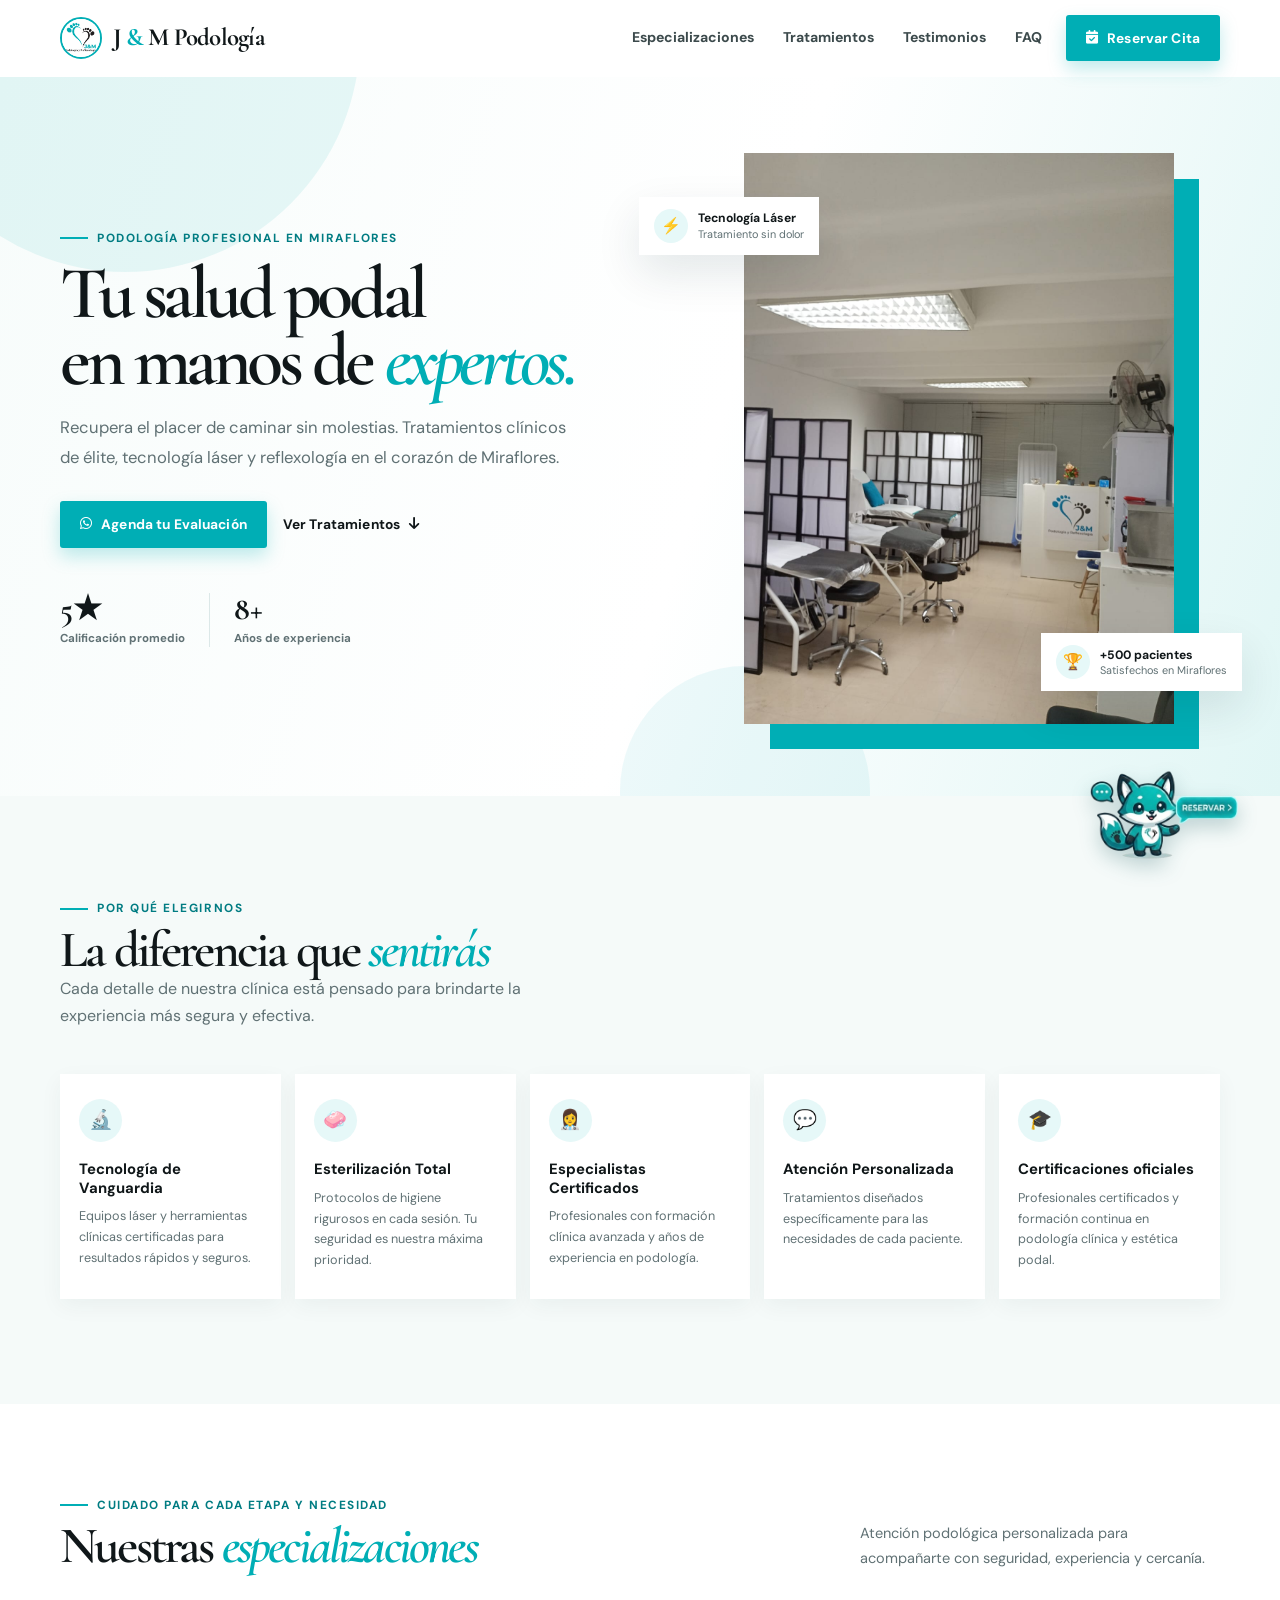
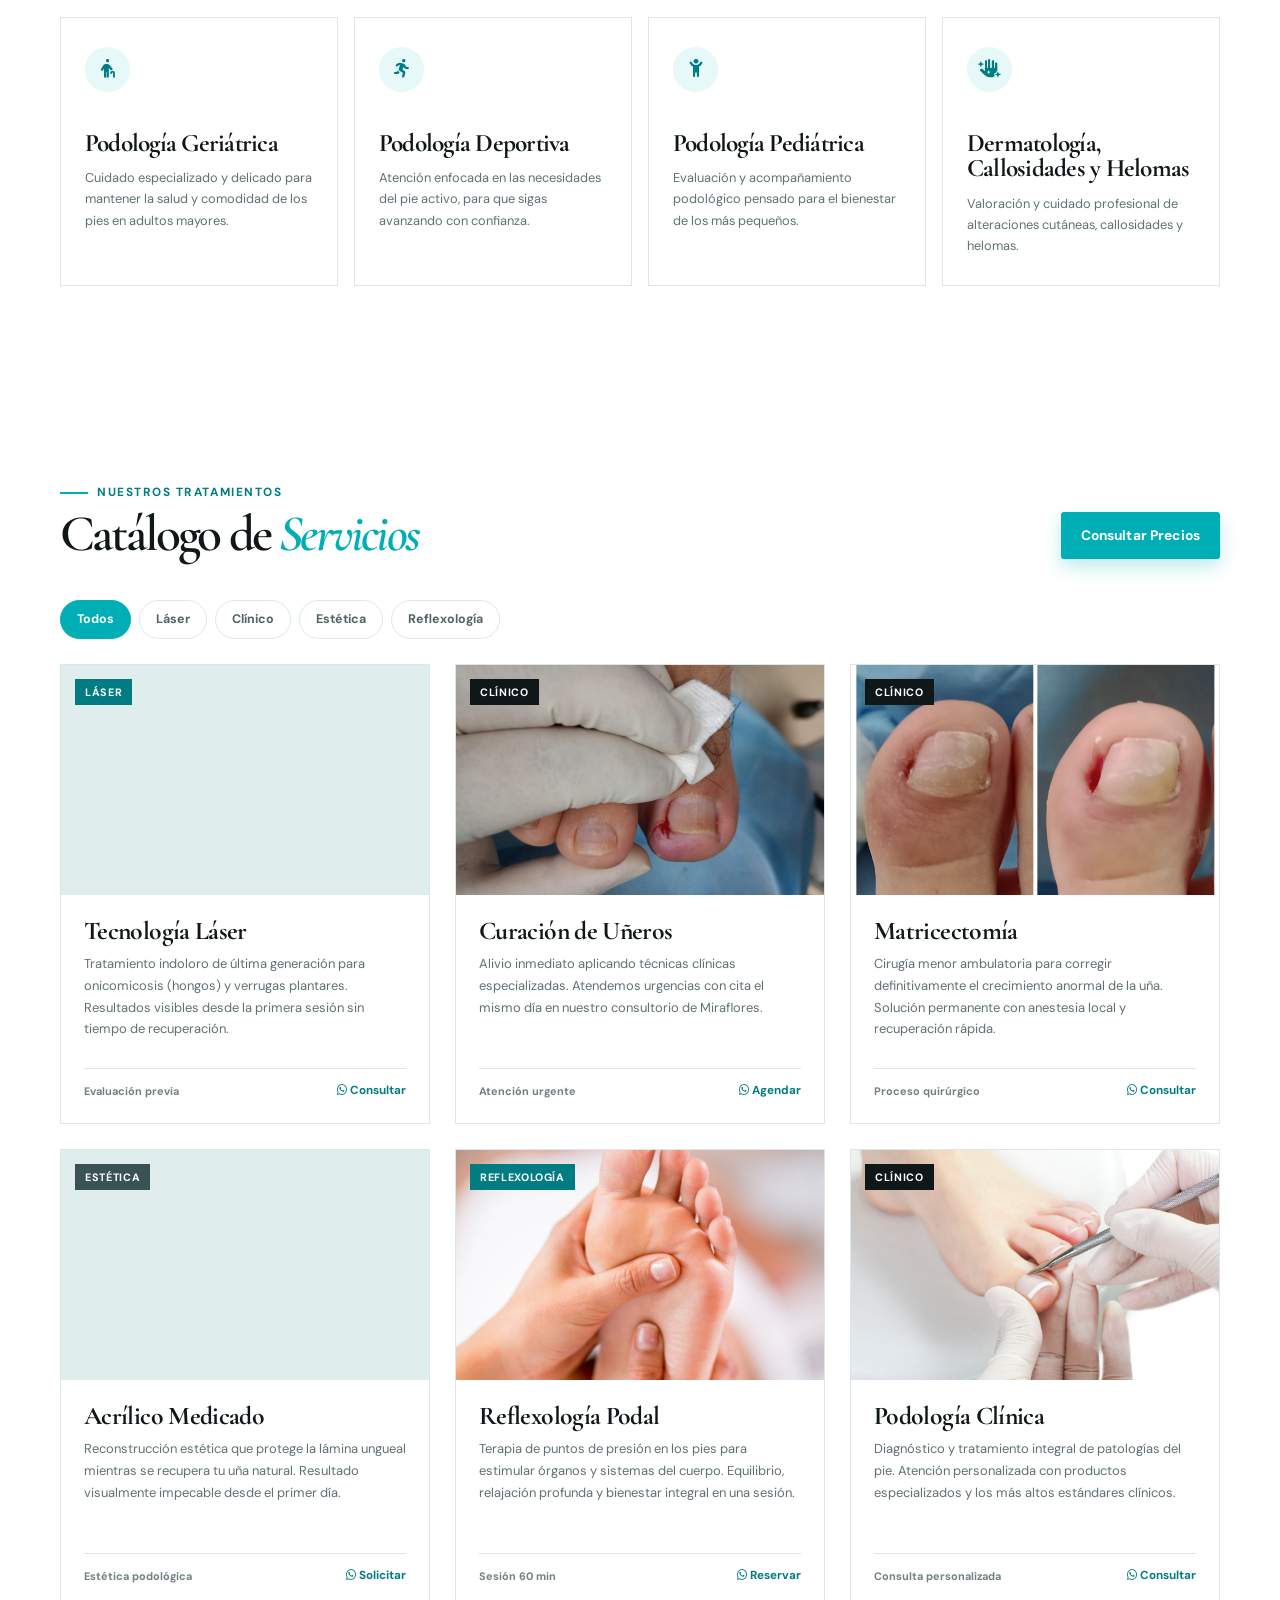
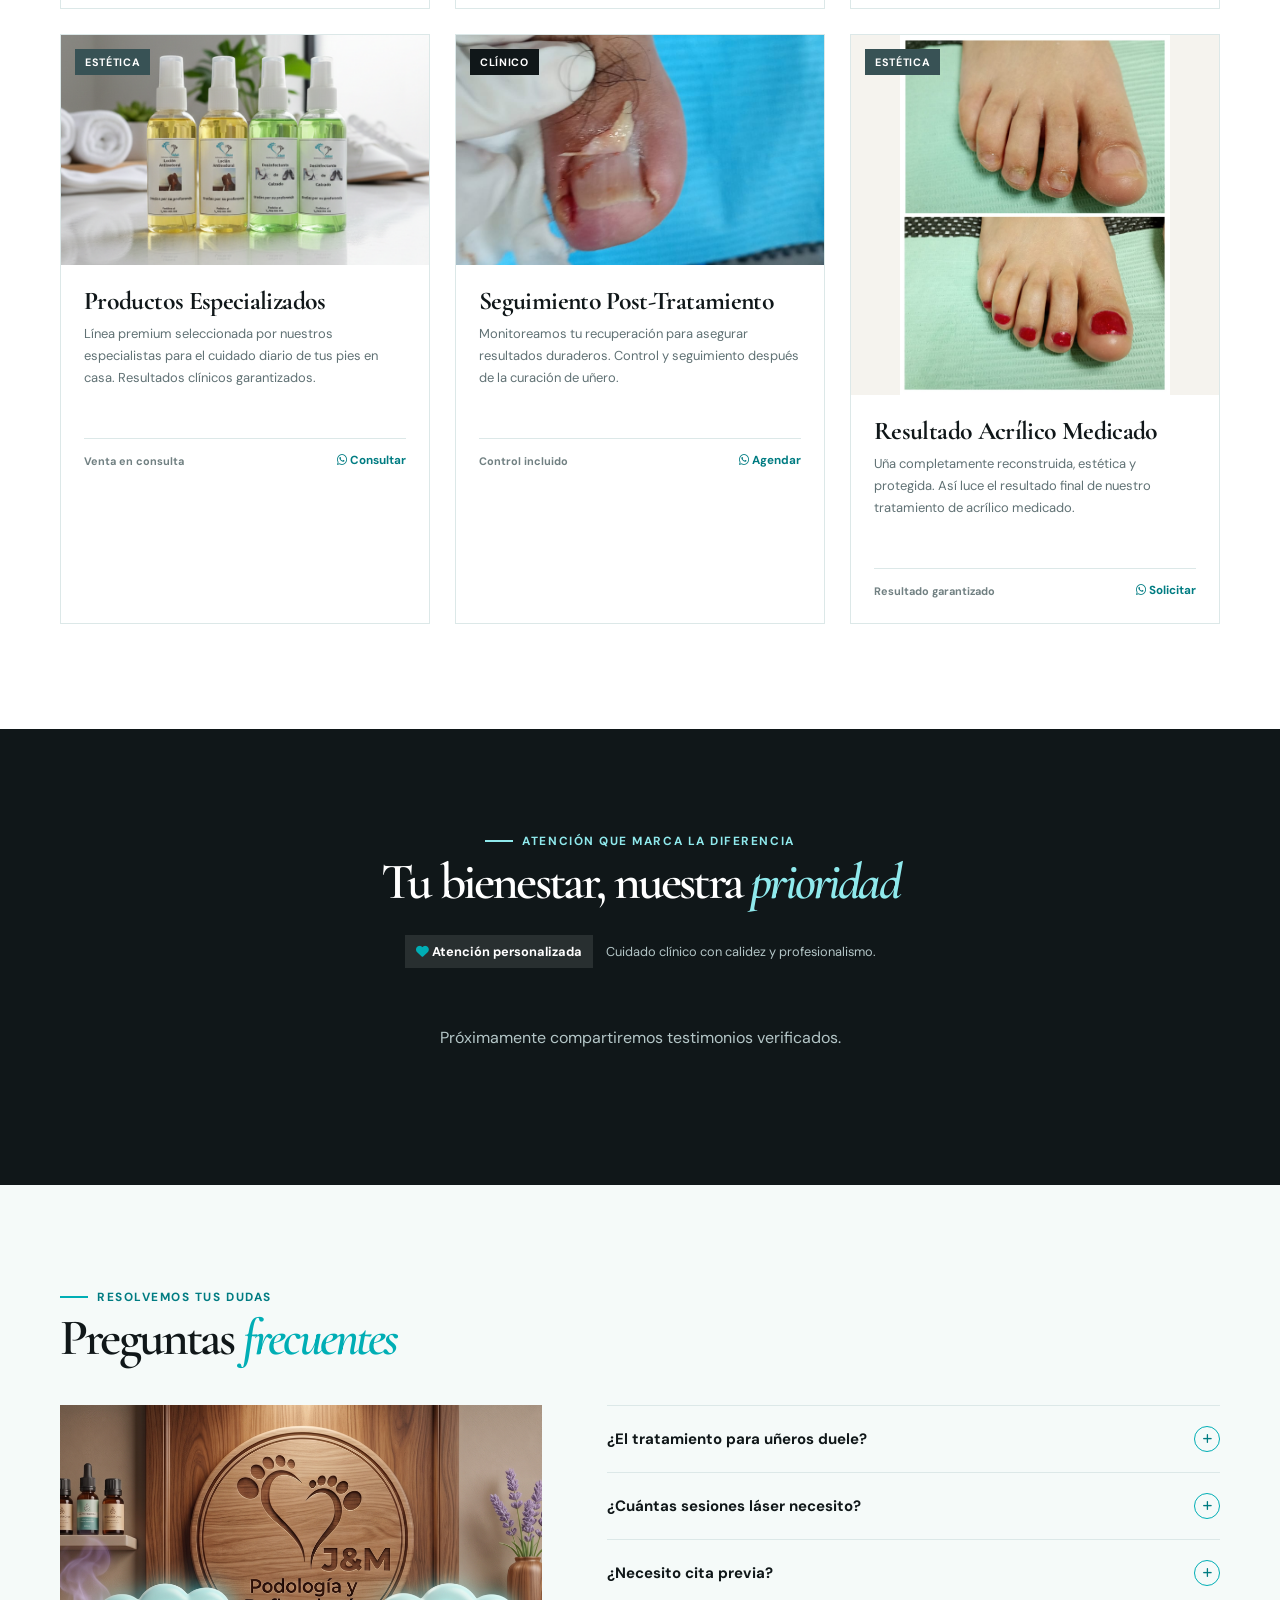
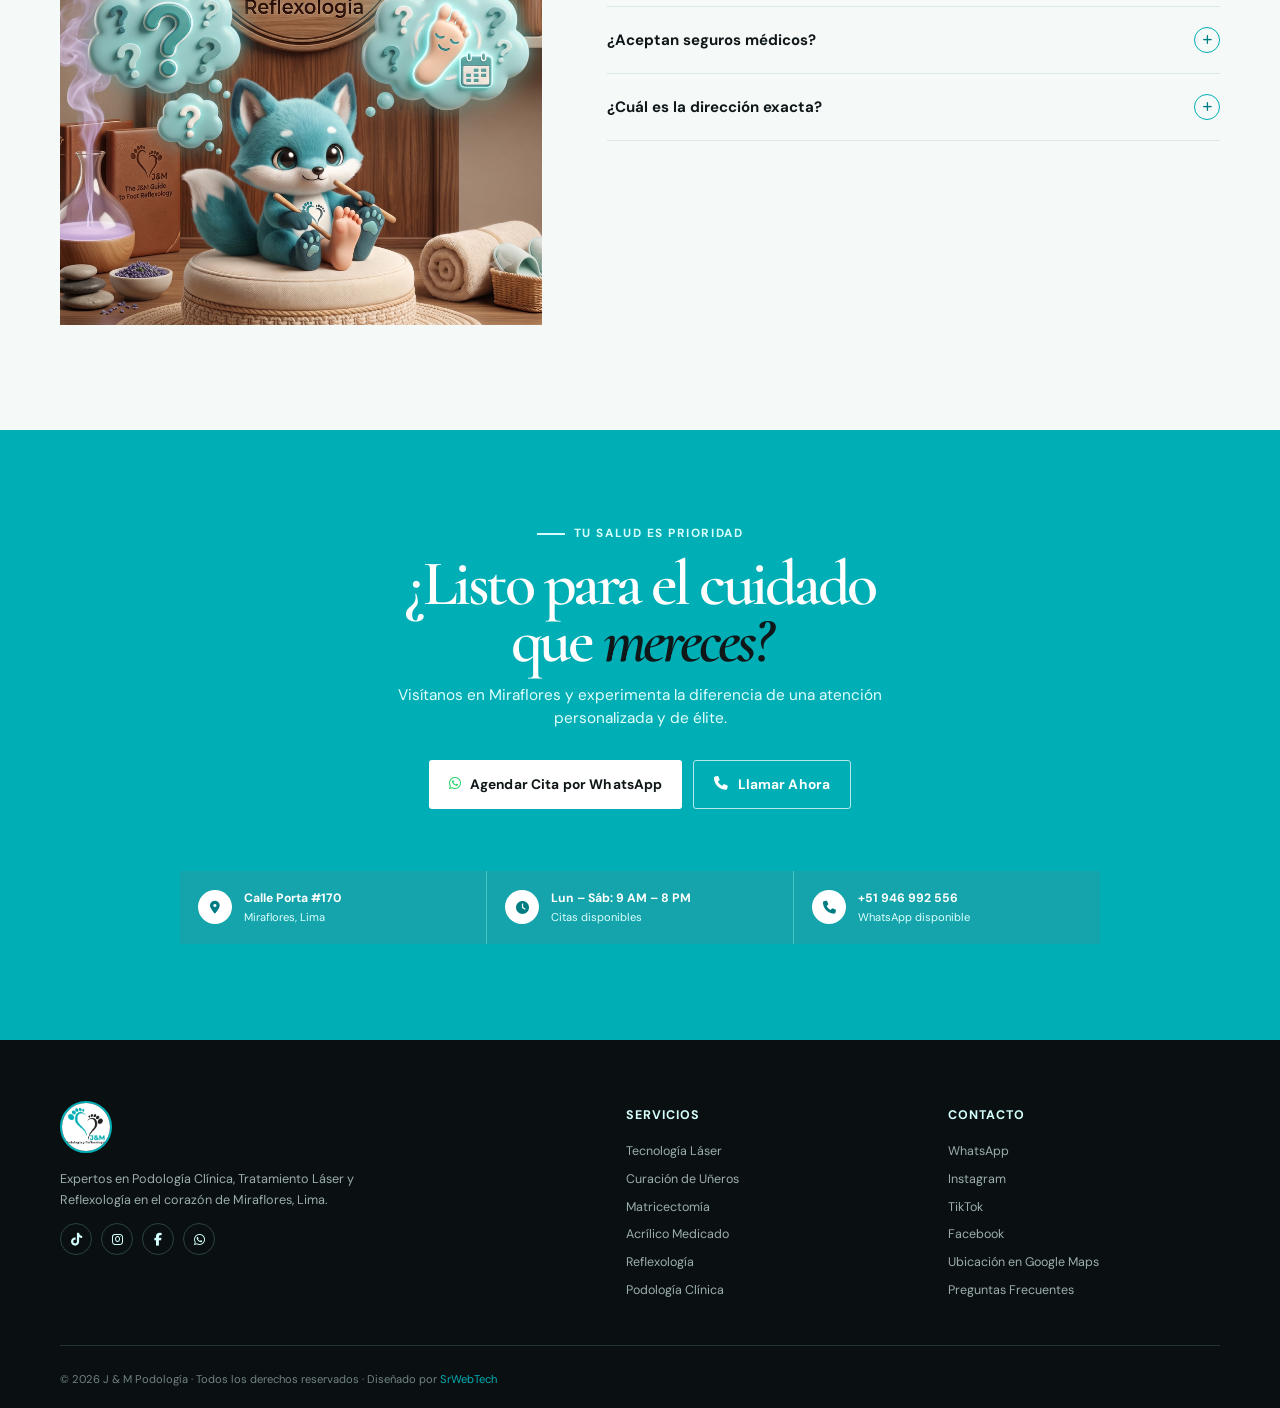
==== index.html @ 950acde7 "05" ====
<!DOCTYPE html>
<html lang="es">
<head>
    <meta charset="UTF-8">
    <meta name="viewport" content="width=device-width, initial-scale=1.0">
    <meta name="description" content="J &amp; M Podología en Miraflores: tratamientos clínicos para pies con tecnología láser, reflexología y cuidado podal personalizado.">
<meta name="google-site-verification" content="Zz0m603058GQvtV8gM0AXaxc-PIveDFU4jrvLz7Acy4" /><title>J & M Podología | Podología Profesional en Miraflores</title>
    <link rel="icon" href="Perfil.jpeg">
    <link href="https://fonts.googleapis.com/css2?family=Cormorant+Garamond:ital,wght@0,400;0,600;0,700;1,400;1,600&family=DM+Sans:wght@300;400;500;700&display=swap" rel="stylesheet">
    <link rel="stylesheet" href="https://cdnjs.cloudflare.com/ajax/libs/font-awesome/6.5.0/css/all.min.css">

    <link rel="stylesheet" href="styles.css">
</head>
<body>

<!-- PROGRESS BAR -->
<div id="progressBar"></div>



<!-- HEADER -->
<header id="mainHeader">
    <div class="container nav-content">
        <a href="#" class="nav-logo">
            <img src="Perfil.jpeg" alt="J &amp; M Podología">
            <span>J <b>&amp;</b> M Podología</span>
        </a>
        <nav class="nav-links">
            <a href="#especializaciones">Especializaciones</a>
            <a href="#servicios">Tratamientos</a>
            <a href="#testimonios">Testimonios</a>
            <a href="#faq">FAQ</a>
        </nav>
        <a href="https://api.whatsapp.com/send/?phone=51946992556&amp;text=Hola%2C+quiero+agendar+una+cita.&amp;type=phone_number&amp;app_absent=0" target="_blank" class="btn-reservar">
            <i class="fas fa-calendar-check"></i> Reservar Cita
        </a>
        <button id="menuBtn" aria-label="Menú" style="display:none; background:none; border:none; cursor:pointer; padding:6px; color:var(--ink); font-size:1.4rem;">
            <i class="fas fa-bars"></i>
        </button>
    </div>
</header>

<!-- MOBILE MENU -->
<div id="mobileMenu" style="display:none; position:fixed; top:0; left:0; width:100%; height:100%; background:rgba(255,255,255,0.98); z-index:1500; flex-direction:column; align-items:center; justify-content:center; gap:32px;">
    <button id="menuClose" style="position:absolute; top:24px; right:24px; background:none; border:none; font-size:1.6rem; cursor:pointer; color:var(--ink);"><i class="fas fa-times"></i></button>
    <a href="#especializaciones" class="mobile-nav-link" onclick="closeMobileMenu()">Especializaciones</a>
    <a href="#servicios" class="mobile-nav-link" onclick="closeMobileMenu()">Tratamientos</a>
    <a href="#testimonios" class="mobile-nav-link" onclick="closeMobileMenu()">Testimonios</a>
    <a href="#faq" class="mobile-nav-link" onclick="closeMobileMenu()">Preguntas Frecuentes</a>
    <a href="https://api.whatsapp.com/send/?phone=51946992556&amp;text=Hola%2C+quiero+agendar+una+cita.&amp;type=phone_number&amp;app_absent=0" target="_blank" class="btn-primary" onclick="closeMobileMenu()" style="margin-top:8px;">
        <i class="fab fa-whatsapp"></i> Reservar Cita
    </a>
</div>

<!-- BOTÓN MASCOTA -->
<a href="https://api.whatsapp.com/send/?phone=51946992556&amp;text=Hola%2C+quiero+agendar+una+cita.&amp;type=phone_number&amp;app_absent=0"
   class="chat-float"
   target="_blank"
   aria-label="Reservar por WhatsApp">
    <img src="animal.png" alt="Reservar" class="chat-img">
</a>

<!-- HERO -->
<section class="hero">
    <div class="container" style="display: contents;">
        <div class="hero-text-col" style="padding-left: 28px; padding-right: 28px;">
            <div class="hero-eyebrow">Podología profesional en Miraflores</div>
            <h1>Tu salud podal<br>en manos de <em>expertos.</em></h1>
            <p class="hero-desc">
                Recupera el placer de caminar sin molestias. Tratamientos clínicos de élite, tecnología láser y reflexología en el corazón de Miraflores.
            </p>
            <div class="hero-actions">
                <a href="https://api.whatsapp.com/send/?phone=51946992556&amp;text=Hola%2C+quiero+agendar+una+cita.&amp;type=phone_number&amp;app_absent=0" target="_blank" class="btn-primary">
                    <i class="fab fa-whatsapp"></i> Agenda tu Evaluación
                </a>
                <a href="#servicios" class="btn-secondary">Ver Tratamientos <i class="fas fa-arrow-down"></i></a>
            </div>
            <div class="hero-stats">
                <div class="stat-item">
                    <div class="stat-number">5★</div>
                    <div class="stat-label">Calificación promedio</div>
                </div>
                <div class="stat-item">
                    <div class="stat-number">8+</div>
                    <div class="stat-label">Años de experiencia</div>
                </div>
            </div>
        </div>

        <div class="hero-img-col">
            <div class="hero-img-frame">
                <img src="Local.jpeg" alt="J &amp; M Podología" class="hero-main-img">

                <div class="hero-badge hero-badge-1">
                    <div class="badge-icon">⚡</div>
                    <div class="badge-text">
                        <strong>Tecnología Láser</strong>
                        <span>Tratamiento sin dolor</span>
                    </div>
                </div>

                <div class="hero-badge hero-badge-2">
                    <div class="badge-icon">🏆</div>
                    <div class="badge-text">
                        <strong>+500 pacientes</strong>
                        <span>Satisfechos en Miraflores</span>
                    </div>
                </div>
            </div>
        </div>
    </div>
</section>

<!-- WHY US -->
<section class="why-section" id="por-que">
    <div class="container">
        <div class="reveal">
            <div class="section-label">Por qué elegirnos</div>
            <h2 class="section-title">La diferencia que <em>sentirás</em></h2>
            <p style="color: var(--muted); max-width: 520px; font-size: 1rem; line-height: 1.7;">Cada detalle de nuestra clínica está pensado para brindarte la experiencia más segura y efectiva.</p>
        </div>
        <div class="why-grid">
            <div class="why-card reveal reveal-delay-1">
                <span class="why-icon">🔬</span>
                <h3>Tecnología de Vanguardia</h3>
                <p>Equipos láser y herramientas clínicas certificadas para resultados rápidos y seguros.</p>
            </div>
            <div class="why-card reveal reveal-delay-2">
                <span class="why-icon">🧼</span>
                <h3>Esterilización Total</h3>
                <p>Protocolos de higiene rigurosos en cada sesión. Tu seguridad es nuestra máxima prioridad.</p>
            </div>
            <div class="why-card reveal reveal-delay-3">
                <span class="why-icon">👩‍⚕️</span>
                <h3>Especialistas Certificados</h3>
                <p>Profesionales con formación clínica avanzada y años de experiencia en podología.</p>
            </div>
            <div class="why-card reveal reveal-delay-3">
                <span class="why-icon">💬</span>
                <h3>Atención Personalizada</h3>
                <p>Tratamientos diseñados específicamente para las necesidades de cada paciente.</p>
            </div>
            <div class="why-card reveal reveal-delay-3">
                <span class="why-icon">🎓</span>
                <h3>Certificaciones oficiales</h3>
                <p>Profesionales certificados y formación continua en podología clínica y estética podal.</p>
            </div>
        </div>
    </div>
</section>

<!-- SPECIALTIES -->
<section class="specialties-section" id="especializaciones">
    <div class="container">
        <div class="specialties-heading reveal">
            <div>
                <div class="section-label">Cuidado para cada etapa y necesidad</div>
                <h2 class="section-title">Nuestras <em>especializaciones</em></h2>
            </div>
            <p>Atención podológica personalizada para acompañarte con seguridad, experiencia y cercanía.</p>
        </div>
        <div class="specialties-grid">
            <article class="specialty-card reveal reveal-delay-1">
                <span class="specialty-icon"><i class="fas fa-person-cane"></i></span>
                <h3>Podología Geriátrica</h3>
                <p>Cuidado especializado y delicado para mantener la salud y comodidad de los pies en adultos mayores.</p>
            </article>
            <article class="specialty-card reveal reveal-delay-2">
                <span class="specialty-icon"><i class="fas fa-running"></i></span>
                <h3>Podología Deportiva</h3>
                <p>Atención enfocada en las necesidades del pie activo, para que sigas avanzando con confianza.</p>
            </article>
            <article class="specialty-card reveal reveal-delay-3">
                <span class="specialty-icon"><i class="fas fa-child-reaching"></i></span>
                <h3>Podología Pediátrica</h3>
                <p>Evaluación y acompañamiento podológico pensado para el bienestar de los más pequeños.</p>
            </article>
            <article class="specialty-card reveal reveal-delay-3">
                <span class="specialty-icon"><i class="fas fa-hand-sparkles"></i></span>
                <h3>Dermatología, Callosidades y Helomas</h3>
                <p>Valoración y cuidado profesional de alteraciones cutáneas, callosidades y helomas.</p>
            </article>
        </div>
    </div>
</section>

<!-- SERVICES / CATALOG -->
<section id="servicios" class="services-section">
    <div class="container">
        <div class="services-header reveal">
            <div>
                <div class="section-label">Nuestros tratamientos</div>
                <h2 class="section-title">Catálogo de <em>Servicios</em></h2>
            </div>
            <a href="https://api.whatsapp.com/send/?phone=51946992556&amp;text=Hola%2C+quiero+agendar+una+cita.&amp;type=phone_number&amp;app_absent=0" target="_blank" class="btn-primary" style="white-space: nowrap;">
                Consultar Precios
            </a>
        </div>

        <!-- FILTERS -->
        <div class="cat-filters reveal">
            <button class="cat-filter-btn active" data-filter="all">Todos</button>
            <button class="cat-filter-btn" data-filter="laser">Láser</button>
            <button class="cat-filter-btn" data-filter="clinico">Clínico</button>
            <button class="cat-filter-btn" data-filter="estetica">Estética</button>
            <button class="cat-filter-btn" data-filter="reflexo">Reflexología</button>
        </div>

        <div class="services-grid" id="catalogGrid">

            <!-- LÁSER -->
            <div class="service-card reveal" data-cat="laser">
                <div class="service-media">
                    <video autoplay muted loop playsinline>
                        <source src="Lazer .mp4" type="video/mp4">
                    </video>
                    <span class="service-cat-badge badge-laser">Láser</span>
                </div>
                <div class="service-body">
                    <h3>Tecnología Láser</h3>
                    <p>Tratamiento indoloro de última generación para onicomicosis (hongos) y verrugas plantares. Resultados visibles desde la primera sesión sin tiempo de recuperación.</p>
                    <div class="service-footer">
                        <span class="service-meta">Evaluación previa</span>
                        <a href="https://api.whatsapp.com/send/?phone=51946992556&amp;text=Hola%2C+quiero+agendar+una+cita.&amp;type=phone_number&amp;app_absent=0" target="_blank" class="service-cta">
                            <i class="fab fa-whatsapp"></i> Consultar
                        </a>
                    </div>
                </div>
            </div>

            <!-- UÑERO -->
            <div class="service-card reveal reveal-delay-1" data-cat="clinico">
                <div class="service-media">
                    <img src="Uñero.jpeg" alt="Curación de Uñeros" style="object-position: center 40%;">
                    <span class="service-cat-badge badge-clinico">Clínico</span>
                </div>
                <div class="service-body">
                    <h3>Curación de Uñeros</h3>
                    <p>Alivio inmediato aplicando técnicas clínicas especializadas. Atendemos urgencias con cita el mismo día en nuestro consultorio de Miraflores.</p>
                    <div class="service-footer">
                        <span class="service-meta">Atención urgente</span>
                        <a href="https://api.whatsapp.com/send/?phone=51946992556&amp;text=Hola%2C+quiero+agendar+una+cita.&amp;type=phone_number&amp;app_absent=0" target="_blank" class="service-cta">
                            <i class="fab fa-whatsapp"></i> Agendar
                        </a>
                    </div>
                </div>
            </div>

            <!-- MATRICECTOMÍA -->
            <div class="service-card reveal reveal-delay-2" data-cat="clinico">
                <div class="service-media">
                    <img src="Matricectomia.jpeg" alt="Matricectomía" style="object-position: center 35%;">
                    <span class="service-cat-badge badge-clinico">Clínico</span>
                </div>
                <div class="service-body">
                    <h3>Matricectomía</h3>
                    <p>Cirugía menor ambulatoria para corregir definitivamente el crecimiento anormal de la uña. Solución permanente con anestesia local y recuperación rápida.</p>
                    <div class="service-footer">
                        <span class="service-meta">Proceso quirúrgico</span>
                        <a href="https://api.whatsapp.com/send/?phone=51946992556&amp;text=Hola%2C+quiero+agendar+una+cita.&amp;type=phone_number&amp;app_absent=0" target="_blank" class="service-cta">
                            <i class="fab fa-whatsapp"></i> Consultar
                        </a>
                    </div>
                </div>
            </div>

            <!-- ACRÍLICO MEDICADO -->
            <div class="service-card reveal" data-cat="estetica">
                <div class="service-media">
                    <video autoplay muted loop playsinline>
                        <source src="acrilico medicado.mp4" type="video/mp4">
                    </video>
                    <span class="service-cat-badge badge-estetica">Estética</span>
                </div>
                <div class="service-body">
                    <h3>Acrílico Medicado</h3>
                    <p>Reconstrucción estética que protege la lámina ungueal mientras se recupera tu uña natural. Resultado visualmente impecable desde el primer día.</p>
                    <div class="service-footer">
                        <span class="service-meta">Estética podológica</span>
                        <a href="https://api.whatsapp.com/send/?phone=51946992556&amp;text=Hola%2C+quiero+agendar+una+cita.&amp;type=phone_number&amp;app_absent=0" target="_blank" class="service-cta">
                            <i class="fab fa-whatsapp"></i> Solicitar
                        </a>
                    </div>
                </div>
            </div>

            <!-- REFLEXOLOGÍA -->
            <div class="service-card reveal reveal-delay-1" data-cat="reflexo">
                <div class="service-media">
                    <img src="Reflexología .jpeg" alt="Reflexología Podal" style="object-position: center 25%;">
                    <span class="service-cat-badge badge-reflexo">Reflexología</span>
                </div>
                <div class="service-body">
                    <h3>Reflexología Podal</h3>
                    <p>Terapia de puntos de presión en los pies para estimular órganos y sistemas del cuerpo. Equilibrio, relajación profunda y bienestar integral en una sesión.</p>
                    <div class="service-footer">
                        <span class="service-meta">Sesión 60 min</span>
                        <a href="https://api.whatsapp.com/send/?phone=51946992556&amp;text=Hola%2C+quiero+agendar+una+cita.&amp;type=phone_number&amp;app_absent=0" target="_blank" class="service-cta">
                            <i class="fab fa-whatsapp"></i> Reservar
                        </a>
                    </div>
                </div>
            </div>

            <!-- PODOLOGÍA CLÍNICA -->
            <div class="service-card reveal reveal-delay-2" data-cat="clinico">
                <div class="service-media">
                    <img src="Podologia .jpeg" alt="Podología Clínica" style="object-position: center 30%;">
                    <span class="service-cat-badge badge-clinico">Clínico</span>
                </div>
                <div class="service-body">
                    <h3>Podología Clínica</h3>
                    <p>Diagnóstico y tratamiento integral de patologías del pie. Atención personalizada con productos especializados y los más altos estándares clínicos.</p>
                    <div class="service-footer">
                        <span class="service-meta">Consulta personalizada</span>
                        <a href="https://api.whatsapp.com/send/?phone=51946992556&amp;text=Hola%2C+quiero+agendar+una+cita.&amp;type=phone_number&amp;app_absent=0" target="_blank" class="service-cta">
                            <i class="fab fa-whatsapp"></i> Consultar
                        </a>
                    </div>
                </div>
            </div>

            <!-- PRODUCTOS ESPECIALIZADOS -->
            <div class="service-card reveal" data-cat="estetica">
                <div class="service-media">
                    <img src="Productos Especializados.jpeg" alt="Productos Especializados" style="object-position: center center;">
                    <span class="service-cat-badge badge-estetica">Estética</span>
                </div>
                <div class="service-body">
                    <h3>Productos Especializados</h3>
                    <p>Línea premium seleccionada por nuestros especialistas para el cuidado diario de tus pies en casa. Resultados clínicos garantizados.</p>
                    <div class="service-footer">
                        <span class="service-meta">Venta en consulta</span>
                        <a href="https://api.whatsapp.com/send/?phone=51946992556&amp;text=Hola%2C+quiero+agendar+una+cita.&amp;type=phone_number&amp;app_absent=0" target="_blank" class="service-cta">
                            <i class="fab fa-whatsapp"></i> Consultar
                        </a>
                    </div>
                </div>
            </div>

            <!-- SEGUIMIENTO UÑERO -->
            <div class="service-card reveal reveal-delay-1" data-cat="clinico">
                <div class="service-media">
                    <img src="uñero 2.jpeg" alt="Seguimiento post-tratamiento" style="object-position: center 80%;">
                    <span class="service-cat-badge badge-clinico">Clínico</span>
                </div>
                <div class="service-body">
                    <h3>Seguimiento Post-Tratamiento</h3>
                    <p>Monitoreamos tu recuperación para asegurar resultados duraderos. Control y seguimiento después de la curación de uñero.</p>
                    <div class="service-footer">
                        <span class="service-meta">Control incluido</span>
                        <a href="https://api.whatsapp.com/send/?phone=51946992556&amp;text=Hola%2C+quiero+agendar+una+cita.&amp;type=phone_number&amp;app_absent=0" target="_blank" class="service-cta">
                            <i class="fab fa-whatsapp"></i> Agendar
                        </a>
                    </div>
                </div>
            </div>

            <!-- RESULTADO ACRÍLICO -->
            <div class="service-card reveal reveal-delay-2" data-cat="estetica">
                <div class="service-media" style="height: 360px; background: #f5f3ee;">
                    <img src="acrilicomedicado .jpeg" alt="Resultado Acrílico Medicado" style="object-fit: contain; object-position: center center; width: 100%; height: 100%;">
                    <span class="service-cat-badge badge-estetica">Estética</span>
                </div>
                <div class="service-body">
                    <h3>Resultado Acrílico Medicado</h3>
                    <p>Uña completamente reconstruida, estética y protegida. Así luce el resultado final de nuestro tratamiento de acrílico medicado.</p>
                    <div class="service-footer">
                        <span class="service-meta">Resultado garantizado</span>
                        <a href="https://api.whatsapp.com/send/?phone=51946992556&amp;text=Hola%2C+quiero+agendar+una+cita.&amp;type=phone_number&amp;app_absent=0" target="_blank" class="service-cta">
                            <i class="fab fa-whatsapp"></i> Solicitar
                        </a>
                    </div>
                </div>
            </div>

            <div class="catalog-empty" id="catalogEmpty">No hay servicios en esta categoría.</div>
        </div>
    </div>
</section>

<!-- TESTIMONIALS -->
<section id="testimonios" class="testimonials-section">
    <div class="container">
        <div class="reveal" style="text-align: center; margin-bottom: 10px;">
            <div class="section-label" style="justify-content: center;">Atención que marca la diferencia</div>
            <h2 class="section-title">Tu bienestar, nuestra <em>prioridad</em></h2>
        </div>
        <div class="reviews-overview reveal reveal-delay-1" id="googleReviewsSummary">
            <span class="reviews-badge"><i class="fas fa-heart"></i> Atención personalizada</span>
            <span>Cuidado clínico con calidez y profesionalismo.</span>
        </div>
        <div class="testimonials-scroll" id="googleReviewsGrid">
            <div class="review-loader">Próximamente compartiremos testimonios verificados.</div>
        </div>
    </div>
</section>

<!-- FAQ -->
<section id="faq" class="faq-section">
    <div class="container">
        <div class="reveal">
            <div class="section-label">Resolvemos tus dudas</div>
            <h2 class="section-title">Preguntas <em>frecuentes</em></h2>
        </div>
        <div class="faq-grid">
            <div class="faq-image">
                <img src="preguntas.jpeg" alt="Preguntas Frecuentes J &amp; M Podología">
            </div>
            <div class="faq-list reveal reveal-delay-2">
                <div class="faq-item">
                    <button class="faq-question">
                        ¿El tratamiento para uñeros duele?
                        <span class="faq-icon"><i class="fas fa-plus"></i></span>
                    </button>
                    <div class="faq-answer">Utilizamos técnicas modernas y, cuando el caso lo requiere, anestesia local para que el procedimiento sea lo más indoloro posible. Tu confort es nuestra prioridad.</div>
                </div>
                <div class="faq-item">
                    <button class="faq-question">
                        ¿Cuántas sesiones láser necesito?
                        <span class="faq-icon"><i class="fas fa-plus"></i></span>
                    </button>
                    <div class="faq-answer">Varía según el grado de infección de cada paciente. Generalmente se recomiendan entre 4 y 8 sesiones. Realizamos una evaluación inicial para darte un plan exacto y personalizado.</div>
                </div>
                <div class="faq-item">
                    <button class="faq-question">
                        ¿Necesito cita previa?
                        <span class="faq-icon"><i class="fas fa-plus"></i></span>
                    </button>
                    <div class="faq-answer">Sí, para garantizar atención puntual y un ambiente esterilizado entre pacientes. Puedes agendar fácilmente por WhatsApp en minutos.</div>
                </div>
                <div class="faq-item">
                    <button class="faq-question">
                        ¿Aceptan seguros médicos?
                        <span class="faq-icon"><i class="fas fa-plus"></i></span>
                    </button>
                    <div class="faq-answer">Actualmente trabajamos con pagos directos. Contáctanos por WhatsApp para consultar nuestros planes y formas de pago disponibles.</div>
                </div>
                <div class="faq-item">
                    <button class="faq-question">
                        ¿Cuál es la dirección exacta?
                        <span class="faq-icon"><i class="fas fa-plus"></i></span>
                    </button>
                    <div class="faq-answer">Estamos en Calle Porta #170, Miraflores, Lima. Lunes a Sábado de 9 AM a 8 PM. Escríbenos por WhatsApp y te enviamos la ubicación exacta.</div>
                </div>
            </div>
        </div>
    </div>
</section>

<!-- CTA FINAL -->
<section class="cta-section">
    <div class="container">
        <div class="cta-inner reveal">
            <div class="section-label">Tu salud es prioridad</div>
            <h2>¿Listo para el cuidado<br>que <em style="color: var(--gold);">mereces?</em></h2>
            <p>Visítanos en Miraflores y experimenta la diferencia de una atención personalizada y de élite.</p>
            <div class="cta-actions">
                <a href="https://api.whatsapp.com/send/?phone=51946992556&amp;text=Hola%2C+quiero+agendar+una+cita.&amp;type=phone_number&amp;app_absent=0" target="_blank" class="btn-white">
                    <i class="fab fa-whatsapp" style="color: #25d366;"></i> Agendar Cita por WhatsApp
                </a>
                <a href="tel:+51946992556" class="btn-outline-white">
                    <i class="fas fa-phone"></i> Llamar Ahora
                </a>
            </div>
            <div class="info-cards">
                <a class="info-card" href="https://www.google.com/maps/place/Podolog%C3%ADa+-+J+%26+M+PODOLOG%C3%8DA/@-12.1237285,-77.0314843,3a,75y,308.59h,90.35t/data=!3m7!1e1!3m5!1sVP0njv9ydZM_E-KeMmrtpQ!2e0!6shttps:%2F%2Fstreetviewpixels-pa.googleapis.com%2Fv1%2Fthumbnail%3Fcb_client%3Dmaps_sv.tactile%26w%3D900%26h%3D600%26pitch%3D-0.3493324041931629%26panoid%3DVP0njv9ydZM_E-KeMmrtpQ%26yaw%3D308.5857005285619!7i16384!8i8192!4m6!3m5!1s0x9105c9a7c33359bd:0x94a6f72c1e09b83b!8m2!3d-12.1236623!4d-77.0316396!16s%2Fg%2F11xp8wv9p_?entry=tts&amp;g_ep=EgoyMDI2MDEyOC4wIPu8ASoASAFQAw%3D%3D&amp;skid=f03532d3-aa1b-4af9-a8f3-554d8ea6d309" target="_blank" aria-label="Ver ubicación de J &amp; M Podología en Google Maps">
                    <div class="info-card-icon"><i class="fas fa-map-marker-alt"></i></div>
                    <div>
                        <strong>Calle Porta #170</strong>
                        <span>Miraflores, Lima</span>
                    </div>
                </a>
                <div class="info-card">
                    <div class="info-card-icon"><i class="fas fa-clock"></i></div>
                    <div>
                        <strong>Lun – Sáb: 9 AM – 8 PM</strong>
                        <span>Citas disponibles</span>
                    </div>
                </div>
                <div class="info-card">
                    <div class="info-card-icon"><i class="fas fa-phone"></i></div>
                    <div>
                        <strong>+51 946 992 556</strong>
                        <span>WhatsApp disponible</span>
                    </div>
                </div>
            </div>
        </div>
    </div>
</section>

<!-- FOOTER -->
<footer>
    <div class="container">
        <div class="footer-grid">
            <div class="footer-brand">
                <img src="Perfil.jpeg" alt="J &amp; M Podología">
                <p>Expertos en Podología Clínica, Tratamiento Láser y Reflexología en el corazón de Miraflores, Lima.</p>
                <div class="social-links">
                    <a href="https://www.tiktok.com/@jym.podologia" target="_blank" aria-label="TikTok"><i class="fab fa-tiktok"></i></a>
                    <a href="https://www.instagram.com/jym.podologia.reflexologia/" target="_blank" aria-label="Instagram"><i class="fab fa-instagram"></i></a>
                    <a href="https://www.facebook.com/JyM.podologia.reflexologia" target="_blank" aria-label="Facebook"><i class="fab fa-facebook-f"></i></a>
                    <a href="https://api.whatsapp.com/send/?phone=51946992556&amp;text=Hola%2C+quiero+agendar+una+cita.&amp;type=phone_number&amp;app_absent=0" target="_blank" aria-label="WhatsApp"><i class="fab fa-whatsapp"></i></a>
                </div>
            </div>
            <div class="footer-col">
                <h4>Servicios</h4>
                <a href="#servicios">Tecnología Láser</a>
                <a href="#servicios">Curación de Uñeros</a>
                <a href="#servicios">Matricectomía</a>
                <a href="#servicios">Acrílico Medicado</a>
                <a href="#servicios">Reflexología</a>
                <a href="#servicios">Podología Clínica</a>
            </div>
            <div class="footer-col">
                <h4>Contacto</h4>
                <a href="https://api.whatsapp.com/send/?phone=51946992556&amp;text=Hola%2C+quiero+agendar+una+cita.&amp;type=phone_number&amp;app_absent=0" target="_blank">WhatsApp</a>
                <a href="https://www.instagram.com/jym.podologia.reflexologia/" target="_blank">Instagram</a>
                <a href="https://www.tiktok.com/@jym.podologia" target="_blank">TikTok</a>
                <a href="https://www.facebook.com/JyM.podologia.reflexologia" target="_blank">Facebook</a>
                <a href="https://www.google.com/maps/place/Podolog%C3%ADa+-+J+%26+M+PODOLOG%C3%8DA/@-12.1237285,-77.0314843,3a,75y,308.59h,90.35t/data=!3m7!1e1!3m5!1sVP0njv9ydZM_E-KeMmrtpQ!2e0!6shttps:%2F%2Fstreetviewpixels-pa.googleapis.com%2Fv1%2Fthumbnail%3Fcb_client%3Dmaps_sv.tactile%26w%3D900%26h%3D600%26pitch%3D-0.3493324041931629%26panoid%3DVP0njv9ydZM_E-KeMmrtpQ%26yaw%3D308.5857005285619!7i16384!8i8192!4m6!3m5!1s0x9105c9a7c33359bd:0x94a6f72c1e09b83b!8m2!3d-12.1236623!4d-77.0316396!16s%2Fg%2F11xp8wv9p_?entry=tts&amp;g_ep=EgoyMDI2MDEyOC4wIPu8ASoASAFQAw%3D%3D&amp;skid=f03532d3-aa1b-4af9-a8f3-554d8ea6d309" target="_blank">Ubicación en Google Maps</a>
                <a href="#faq">Preguntas Frecuentes</a>
            </div>
        </div>
        <div class="footer-bottom">
            <p>© 2026 J &amp; M Podología · Todos los derechos reservados · Diseñado por <a href="https://linktr.ee/SrWebTech" target="_blank">SrWebTech</a></p>
        </div>
    </div>
</footer>

<script src="scripts.js" defer></script>
</body>
</html>
---- styles.css ----
:root {
    --teal: #00aeb5;
    --teal-dark: #007c82;
    --teal-light: #e6f8f8;
    --ink: #101719;
    --muted: #607174;
    --line: #dce8e8;
    --paper: #ffffff;
    --soft: #f5faf9;
    --shadow: 0 18px 45px rgba(13, 50, 52, .11);
}

* { box-sizing: border-box; }

html { scroll-behavior: smooth; scroll-padding-top: 90px; }

body {
    margin: 0;
    color: var(--ink);
    background: var(--paper);
    font-family: 'DM Sans', sans-serif;
    line-height: 1.5;
    overflow-x: hidden;
}

img, video { display: block; max-width: 100%; }
a { color: inherit; text-decoration: none; }
button { font: inherit; }

#progressBar {
    position: fixed;
    z-index: 3000;
    top: 0;
    left: 0;
    width: 0;
    height: 4px;
    background: var(--teal);
    transition: width .12s linear;
}

.container { width: min(1160px, calc(100% - 48px)); margin: 0 auto; }

section { padding: 105px 0; }

#mainHeader {
    position: sticky;
    top: 0;
    z-index: 1000;
    background: rgba(255, 255, 255, .91);
    border-bottom: 1px solid transparent;
    backdrop-filter: blur(15px);
    transition: box-shadow .25s, border-color .25s;
}

#mainHeader.is-scrolled { border-color: var(--line); box-shadow: 0 7px 25px rgba(13, 50, 52, .07); }

.nav-content { min-height: 76px; display: flex; align-items: center; justify-content: space-between; gap: 24px; }

.nav-logo { display: inline-flex; align-items: center; gap: 11px; font-family: 'Cormorant Garamond', serif; font-size: 1.55rem; font-weight: 700; letter-spacing: -.03em; white-space: nowrap; }
.nav-logo img { width: 42px; height: 42px; object-fit: cover; border-radius: 50%; border: 2px solid var(--teal); }
.nav-logo b { color: var(--teal); }

.nav-links { display: flex; gap: 29px; margin-left: auto; }
.nav-links a { color: #3c4a4c; font-size: .88rem; font-weight: 700; transition: color .2s; }
.nav-links a:hover { color: var(--teal-dark); }

.mobile-nav-link {
    color: var(--ink);
    font-family: 'Cormorant Garamond', serif;
    font-size: 2rem;
    font-weight: 600;
    letter-spacing: -.03em;
}
.mobile-nav-link:hover { color: var(--teal-dark); }

.btn-primary, .btn-reservar, .btn-white, .btn-outline-white, .btn-secondary {
    display: inline-flex;
    align-items: center;
    justify-content: center;
    gap: 9px;
    padding: 13px 20px;
    border-radius: 3px;
    font-size: .86rem;
    font-weight: 700;
    letter-spacing: .01em;
    transition: transform .2s, box-shadow .2s, background .2s, color .2s;
}

.btn-primary, .btn-reservar { color: white; background: var(--teal); box-shadow: 0 8px 18px rgba(0, 174, 181, .25); }
.btn-primary:hover, .btn-reservar:hover { background: var(--teal-dark); color: white; transform: translateY(-2px); box-shadow: 0 12px 23px rgba(0, 124, 130, .25); }

.hero {
    position: relative;
    min-height: 670px;
    display: flex;
    align-items: center;
    padding: 76px 0 72px;
    overflow: hidden;
    background: linear-gradient(108deg, #f7fcfb 0%, #fff 55%, #e1f6f5 100%);
}

.hero::before, .hero::after { content: ''; position: absolute; border-radius: 50%; pointer-events: none; }
.hero::before { width: 470px; height: 470px; top: -275px; left: -110px; background: rgba(0, 174, 181, .09); }
.hero::after { width: 250px; height: 250px; bottom: -120px; right: 32%; background: rgba(0, 174, 181, .07); }

.hero .container { position: relative; z-index: 1; display: grid !important; grid-template-columns: 1.05fr .95fr; align-items: center; gap: 62px; }
.hero-text-col { padding: 0 !important; animation: hero-content-in .8s ease-out both; }
.hero-img-col { animation: hero-image-in .9s .12s ease-out both; }
.hero-eyebrow, .section-label { display: flex; align-items: center; gap: 9px; color: var(--teal-dark); font-size: .74rem; font-weight: 700; letter-spacing: .13em; line-height: 1.2; text-transform: uppercase; }
.hero-eyebrow::before, .section-label::before { content: ''; width: 28px; height: 2px; background: var(--teal); }

h1, h2, h3, p { margin-top: 0; }
h1, h2 { font-family: 'Cormorant Garamond', serif; }
h1 { max-width: 630px; margin: 15px 0 18px; font-size: clamp(3.4rem, 5.8vw, 5.3rem); font-weight: 600; letter-spacing: -.06em; line-height: .91; }
h1 em, h2 em { color: var(--teal); font-weight: 600; }
.hero-desc { max-width: 525px; margin-bottom: 28px; color: var(--muted); font-size: 1.04rem; line-height: 1.8; }
.hero-actions { display: flex; flex-wrap: wrap; align-items: center; gap: 16px; }
.btn-secondary { padding: 12px 0; color: var(--ink); border-radius: 0; }
.btn-secondary:hover { color: var(--teal-dark); transform: translateX(3px); }

.hero-stats { display: flex; flex-wrap: wrap; gap: 0; margin-top: 45px; }
.stat-item { min-width: 132px; padding: 0 24px; border-left: 1px solid var(--line); }
.stat-item:first-child { padding-left: 0; border-left: 0; }
.stat-number { color: var(--ink); font-family: 'Cormorant Garamond', serif; font-size: 2rem; font-weight: 700; line-height: 1; }
.stat-label { margin-top: 5px; color: var(--muted); font-size: .72rem; font-weight: 700; }

.hero-img-frame { position: relative; max-width: 430px; margin: 0 auto; animation: gentle-float 4.8s ease-in-out infinite; }
.hero-img-frame::before { content: ''; position: absolute; z-index: -1; inset: 26px -25px -25px 26px; background: var(--teal); }
.hero-main-img { width: 100%; min-height: 465px; object-fit: cover; object-position: center; filter: saturate(.93); }
.hero-badge { position: absolute; display: flex; align-items: center; gap: 10px; padding: 12px 15px; background: white; box-shadow: var(--shadow); }
.hero-badge-1 { top: 44px; left: -105px; }
.hero-badge-2 { right: -68px; bottom: 33px; }
.badge-icon { display: grid; place-items: center; width: 34px; height: 34px; background: var(--teal-light); border-radius: 50%; font-size: 1rem; }
.badge-text { display: grid; font-size: .68rem; line-height: 1.35; }
.badge-text strong { font-size: .76rem; }
.badge-text span { color: var(--muted); }

.section-title { margin: 9px 0 0; font-size: clamp(2.65rem, 4vw, 4rem); font-weight: 600; letter-spacing: -.055em; line-height: .98; }
.why-section { background: var(--soft); }
.why-grid { display: grid; grid-template-columns: repeat(5, 1fr); gap: 14px; margin-top: 45px; }
.why-card { padding: 25px 19px; background: white; border-bottom: 3px solid transparent; box-shadow: 0 7px 21px rgba(14, 50, 51, .05); transition: transform .25s, border-color .25s, box-shadow .25s; }
.why-card:hover { border-color: var(--teal); box-shadow: var(--shadow); transform: translateY(-6px); }
.why-icon { display: grid; place-items: center; width: 43px; height: 43px; margin-bottom: 18px; background: var(--teal-light); border-radius: 50%; font-size: 1.2rem; }
.why-card h3 { margin-bottom: 9px; font-size: .93rem; line-height: 1.25; }
.why-card p { margin: 0; color: var(--muted); font-size: .79rem; line-height: 1.65; }

.specialties-section { padding: 94px 0; background: white; }
.specialties-heading { display: flex; align-items: flex-end; justify-content: space-between; gap: 35px; }
.specialties-heading > p { max-width: 360px; margin: 0; color: var(--muted); font-size: .91rem; line-height: 1.7; }
.specialties-grid { display: grid; grid-template-columns: repeat(4, 1fr); gap: 16px; margin-top: 45px; }
.specialty-card { min-height: 250px; padding: 29px 24px; border: 1px solid var(--line); transition: background .25s, border-color .25s, color .25s, transform .25s; }
.specialty-card:hover { color: white; background: var(--ink); border-color: var(--ink); transform: translateY(-6px); }
.specialty-icon { display: grid; place-items: center; width: 45px; height: 45px; margin-bottom: 39px; color: var(--teal-dark); background: var(--teal-light); border-radius: 50%; font-size: 1.15rem; transition: background .25s, color .25s; }
.specialty-card:hover .specialty-icon { color: var(--ink); background: var(--teal); }
.specialty-card h3 { margin-bottom: 11px; font-family: 'Cormorant Garamond', serif; font-size: 1.58rem; font-weight: 700; letter-spacing: -.03em; line-height: 1.02; }
.specialty-card p { margin: 0; color: var(--muted); font-size: .8rem; line-height: 1.65; transition: color .25s; }
.specialty-card:hover p { color: #c2d0d1; }

.services-section { background: white; }
.services-header { display: flex; align-items: flex-end; justify-content: space-between; gap: 24px; }
.cat-filters { display: flex; flex-wrap: wrap; gap: 8px; margin: 41px 0 25px; }
.cat-filter-btn { padding: 9px 16px; color: #546365; background: transparent; border: 1px solid var(--line); border-radius: 999px; cursor: pointer; font-size: .78rem; font-weight: 700; transition: .2s; }
.cat-filter-btn:hover, .cat-filter-btn.active { color: white; background: var(--teal); border-color: var(--teal); }
.services-grid { display: grid; grid-template-columns: repeat(3, 1fr); gap: 25px; }
.service-card { overflow: hidden; background: white; border: 1px solid var(--line); transition: transform .25s, box-shadow .25s; }
.service-card:hover { box-shadow: var(--shadow); transform: translateY(-7px); }
.service-media { position: relative; height: 230px; overflow: hidden; background: #dfeeed; }
.service-media img, .service-media video { width: 100%; height: 100%; object-fit: cover; transition: transform .5s; }
.service-card:hover .service-media img, .service-card:hover .service-media video { transform: scale(1.04); }
.service-cat-badge { position: absolute; top: 14px; left: 14px; padding: 5px 10px; color: white; background: var(--ink); font-size: .67rem; font-weight: 700; letter-spacing: .06em; text-transform: uppercase; }
.badge-laser, .badge-reflexo { background: var(--teal-dark); }
.badge-estetica { background: #385255; }
.service-body { display: flex; min-height: 228px; flex-direction: column; padding: 23px; }
.service-body h3 { margin-bottom: 10px; font-family: 'Cormorant Garamond', serif; font-size: 1.6rem; font-weight: 700; letter-spacing: -.025em; line-height: 1; }
.service-body p { margin-bottom: 18px; color: var(--muted); font-size: .81rem; line-height: 1.68; }
.service-footer { display: flex; align-items: center; justify-content: space-between; gap: 8px; padding-top: 13px; margin-top: auto; border-top: 1px solid var(--line); }
.service-meta { color: #718082; font-size: .68rem; font-weight: 700; }
.service-cta { color: var(--teal-dark); font-size: .73rem; font-weight: 700; }
.service-cta:hover { color: var(--ink); }
.catalog-empty { display: none; grid-column: 1 / -1; padding: 38px; color: var(--muted); text-align: center; border: 1px dashed var(--line); }
.service-card.is-hidden { display: none; }

.testimonials-section { background: var(--ink); color: white; }
.testimonials-section .section-label { color: #8fe9ec; justify-content: center; }
.testimonials-section .section-label::before { background: #8fe9ec; }
.testimonials-section .section-title em { color: #8fe9ec; }
.reviews-overview { display: flex; justify-content: center; align-items: center; gap: 13px; margin: 28px 0; color: #b4c6c7; font-size: .8rem; }
.reviews-badge { padding: 7px 11px; color: white; background: rgba(255,255,255,.1); font-weight: 700; }
.reviews-badge i { color: var(--teal); }
.testimonials-scroll { display: grid; grid-template-columns: repeat(3, 1fr); gap: 18px; }
.review-card { padding: 26px; background: #1b2729; border: 1px solid #334346; }
.review-stars { margin-bottom: 14px; color: var(--teal); font-size: .78rem; letter-spacing: .08em; }
.review-text { min-height: 85px; margin-bottom: 20px; color: #d7e0e0; font-family: 'Cormorant Garamond', serif; font-size: 1.25rem; line-height: 1.28; }
.review-author { display: flex; align-items: center; gap: 10px; font-size: .78rem; font-weight: 700; }
.review-avatar { display: grid; place-items: center; width: 32px; height: 32px; color: var(--ink); background: #8fe9ec; border-radius: 50%; }
.review-loader { grid-column: 1 / -1; padding: 30px; color: #b4c6c7; text-align: center; }

.faq-section { background: var(--soft); }
.faq-grid { display: grid; grid-template-columns: .88fr 1.12fr; gap: 65px; align-items: start; margin-top: 42px; }
.faq-image { position: sticky; top: 102px; height: 520px; overflow: hidden; }
.faq-image img { width: 100%; height: 100%; object-fit: cover; }
.faq-list { border-top: 1px solid var(--line); }
.faq-item { border-bottom: 1px solid var(--line); }
.faq-question { display: flex; width: 100%; align-items: center; justify-content: space-between; gap: 16px; padding: 20px 0; color: var(--ink); background: transparent; border: 0; cursor: pointer; text-align: left; font-size: .94rem; font-weight: 700; }
.faq-icon { display: grid; flex: 0 0 26px; place-items: center; width: 26px; height: 26px; color: var(--teal-dark); border: 1px solid var(--teal); border-radius: 50%; font-size: .67rem; transition: transform .25s, background .25s, color .25s; }
.faq-item.active .faq-icon { color: white; background: var(--teal); transform: rotate(45deg); }
.faq-answer { max-height: 0; overflow: hidden; color: var(--muted); font-size: .87rem; line-height: 1.7; transition: max-height .3s ease, padding .3s ease; }
.faq-item.active .faq-answer { max-height: 300px; padding: 0 40px 21px 0; }

.cta-section { padding: 86px 0; background: var(--teal); }
.cta-inner { padding: 10px 0; color: white; text-align: center; }
.cta-section .section-label { justify-content: center; color: #d5ffff; }
.cta-section .section-label::before { background: #d5ffff; }
.cta-inner h2 { margin: 14px 0; font-size: clamp(3rem, 5vw, 4.7rem); font-weight: 600; letter-spacing: -.055em; line-height: .9; }
.cta-inner h2 em { color: var(--ink) !important; }
.cta-inner > p { max-width: 580px; margin: 0 auto; color: #e0ffff; font-size: .96rem; }
.cta-actions { display: flex; justify-content: center; flex-wrap: wrap; gap: 11px; margin-top: 30px; }
.btn-white { color: var(--ink); background: white; }
.btn-white:hover { transform: translateY(-2px); box-shadow: 0 9px 20px rgba(0, 61, 64, .18); }
.btn-outline-white { color: white; border: 1px solid rgba(255,255,255,.7); }
.btn-outline-white:hover { color: var(--ink); background: white; transform: translateY(-2px); }
.info-cards { display: grid; grid-template-columns: repeat(3, 1fr); max-width: 920px; gap: 1px; margin: 62px auto 0; background: rgba(255,255,255,.28); }
.info-card { display: flex; align-items: center; gap: 12px; padding: 18px; background: rgba(0, 151, 158, .7); text-align: left; }
.info-card-icon { display: grid; flex: 0 0 34px; place-items: center; width: 34px; height: 34px; color: var(--teal-dark); background: white; border-radius: 50%; font-size: .81rem; }
.info-card strong, .info-card span { display: block; }
.info-card strong { font-size: .76rem; }
.info-card span { margin-top: 2px; color: #dcffff; font-size: .7rem; }

footer { padding: 61px 0 21px; color: white; background: #0a1011; }
.footer-grid { display: grid; grid-template-columns: 1.9fr 1fr 1fr; gap: 50px; }
.footer-brand img { width: 52px; height: 52px; margin-bottom: 15px; object-fit: cover; border: 2px solid var(--teal); border-radius: 50%; }
.footer-brand p { max-width: 330px; color: #9cadae; font-size: .79rem; line-height: 1.7; }
.social-links { display: flex; gap: 9px; }
.social-links a { display: grid; place-items: center; width: 32px; height: 32px; color: #d5ffff; border: 1px solid #2b4143; border-radius: 50%; font-size: .8rem; transition: .2s; }
.social-links a:hover { color: white; background: var(--teal); border-color: var(--teal); transform: translateY(-2px); }
.footer-col { display: grid; align-content: start; gap: 9px; }
.footer-col h4 { margin: 5px 0 9px; color: #d5ffff; font-size: .78rem; letter-spacing: .08em; text-transform: uppercase; }
.footer-col a { color: #9cadae; font-size: .78rem; }
.footer-col a:hover, .footer-bottom a { color: var(--teal); }
.footer-bottom { padding-top: 25px; margin-top: 45px; border-top: 1px solid #233335; color: #708284; font-size: .7rem; }
.footer-bottom p { margin: 0; }

.chat-float { position: fixed; right: 22px; bottom: 22px; z-index: 900; width: 220px; height: 112px; padding: 0; overflow: hidden; background: transparent; border: 0; border-radius: 0; box-shadow: none; filter: drop-shadow(0 8px 10px rgba(0, 76, 80, .24)); transition: transform .2s; animation: chat-attention 2.6s ease-in-out infinite; }
.chat-float:hover { transform: scale(1.08); }
.chat-img { position: absolute; bottom: 0; left: 0; width: 220px; max-width: none; height: auto; }

.reveal { opacity: 0; transform: translateY(22px); transition: opacity .6s ease, transform .6s ease; }
.reveal.is-visible { opacity: 1; transform: none; }
.reveal-delay-1 { transition-delay: .08s; }
.reveal-delay-2 { transition-delay: .16s; }
.reveal-delay-3 { transition-delay: .24s; }

@keyframes hero-content-in {
    from { opacity: 0; transform: translateX(-32px); }
    to { opacity: 1; transform: translateX(0); }
}

@keyframes hero-image-in {
    from { opacity: 0; transform: translateX(32px) scale(.96); }
    to { opacity: 1; transform: translateX(0) scale(1); }
}

@keyframes gentle-float {
    0%, 100% { transform: translateY(0); }
    50% { transform: translateY(-10px); }
}

@keyframes chat-attention {
    0%, 100% { filter: drop-shadow(0 8px 10px rgba(0, 76, 80, .24)); }
    50% { filter: drop-shadow(0 13px 16px rgba(0, 174, 181, .42)); }
}

@media (prefers-reduced-motion: reduce) {
    *, *::before, *::after {
        scroll-behavior: auto !important;
        animation-duration: .01ms !important;
        animation-iteration-count: 1 !important;
        transition-duration: .01ms !important;
    }
}

@media (max-width: 980px) {
    .nav-links { display: none; }
    #menuBtn { display: block !important; margin-left: auto; }
    .btn-reservar { display: none; }
    .hero .container { gap: 36px; }
    .why-grid { grid-template-columns: repeat(3, 1fr); }
    .why-card:last-child { grid-column: 2; }
    .specialties-grid { grid-template-columns: repeat(2, 1fr); }
    .services-grid { grid-template-columns: repeat(2, 1fr); }
    .faq-grid { gap: 38px; }
    .hero-badge-1 { left: -45px; }
    .hero-badge-2 { right: -25px; }
}

@media (max-width: 680px) {
    .container { width: min(100% - 36px, 1160px); }
    section { padding: 75px 0; }
    .nav-content { min-height: 66px; }
    .nav-logo { font-size: 1.25rem; }
    .nav-logo img { width: 36px; height: 36px; }
    .hero { min-height: 0; padding: 58px 0 83px; }
    .hero .container { grid-template-columns: 1fr; gap: 48px; }
    h1 { font-size: clamp(3.2rem, 16vw, 4.25rem); }
    .hero-desc { font-size: .94rem; }
    .hero-stats { margin-top: 36px; }
    .stat-item { min-width: 0; flex: 1; padding: 0 13px; }
    .stat-number { font-size: 1.7rem; }
    .stat-label { font-size: .63rem; }
    .hero-img-frame { max-width: 330px; margin-right: 18px; }
    .hero-main-img { min-height: 355px; }
    .hero-img-frame::before { inset: 16px -16px -16px 16px; }
    .hero-badge { padding: 9px 10px; }
    .hero-badge-1 { top: 20px; left: -14px; }
    .hero-badge-2 { right: -22px; bottom: 18px; }
    .badge-text { font-size: .58rem; }
    .badge-text strong { font-size: .65rem; }
    .why-grid { grid-template-columns: 1fr 1fr; }
    .why-card:last-child { grid-column: auto; }
    .specialties-heading { align-items: start; flex-direction: column; gap: 14px; }
    .specialties-grid { grid-template-columns: 1fr; margin-top: 31px; }
    .specialty-card { min-height: 0; padding: 24px; }
    .specialty-icon { margin-bottom: 24px; }
    .services-header { align-items: start; flex-direction: column; }
    .services-header .btn-primary { width: 100%; }
    .services-grid, .testimonials-scroll, .faq-grid, .footer-grid, .info-cards { grid-template-columns: 1fr; }
    .service-media { height: 245px; }
    .faq-image { position: static; height: 280px; }
    .cta-section { padding: 68px 0; }
    .info-cards { gap: 1px; margin-top: 42px; }
    .info-card { justify-content: center; text-align: left; }
    .footer-grid { gap: 31px; }
    .footer-bottom { margin-top: 32px; }
    .chat-float { right: 12px; bottom: 12px; width: 170px; height: 86px; }
    .chat-img { width: 170px; }
}

@media (max-width: 380px) {
    .why-grid { grid-template-columns: 1fr; }
    .hero-actions .btn-primary { width: 100%; }
}
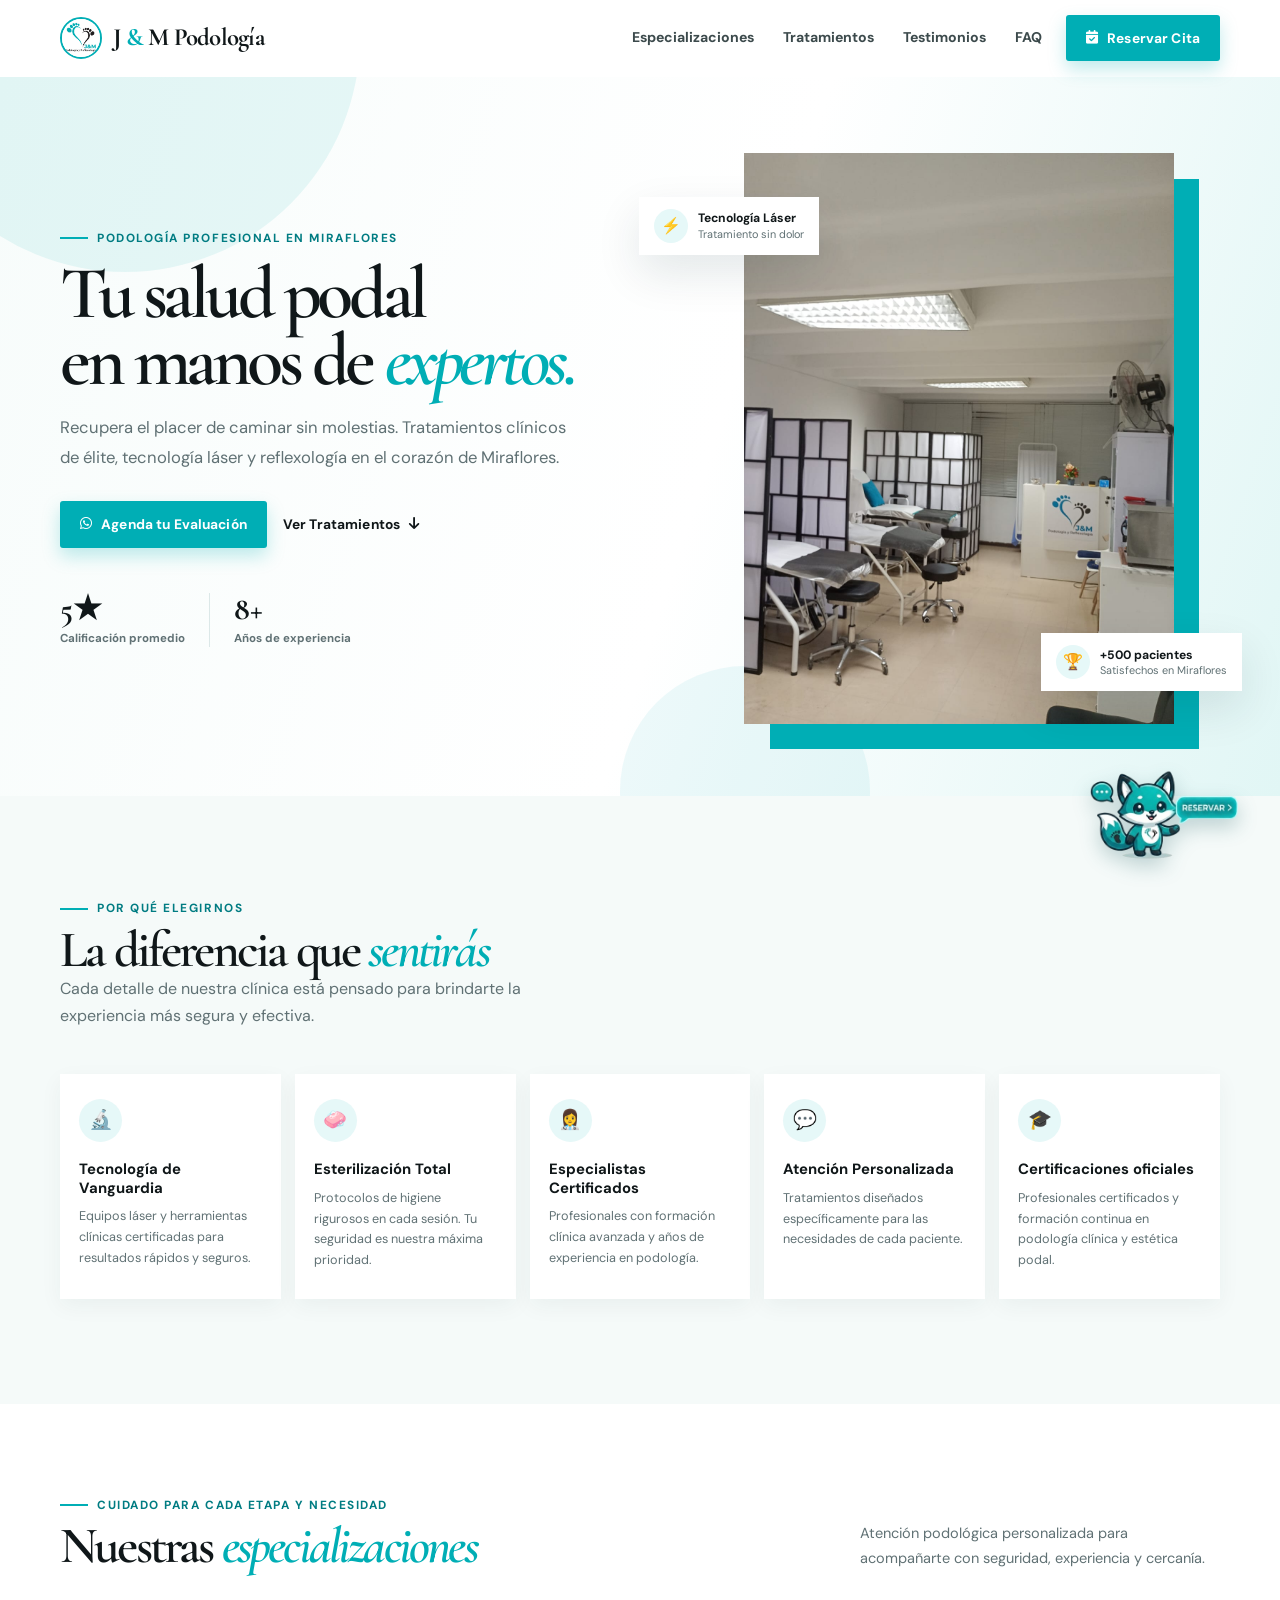
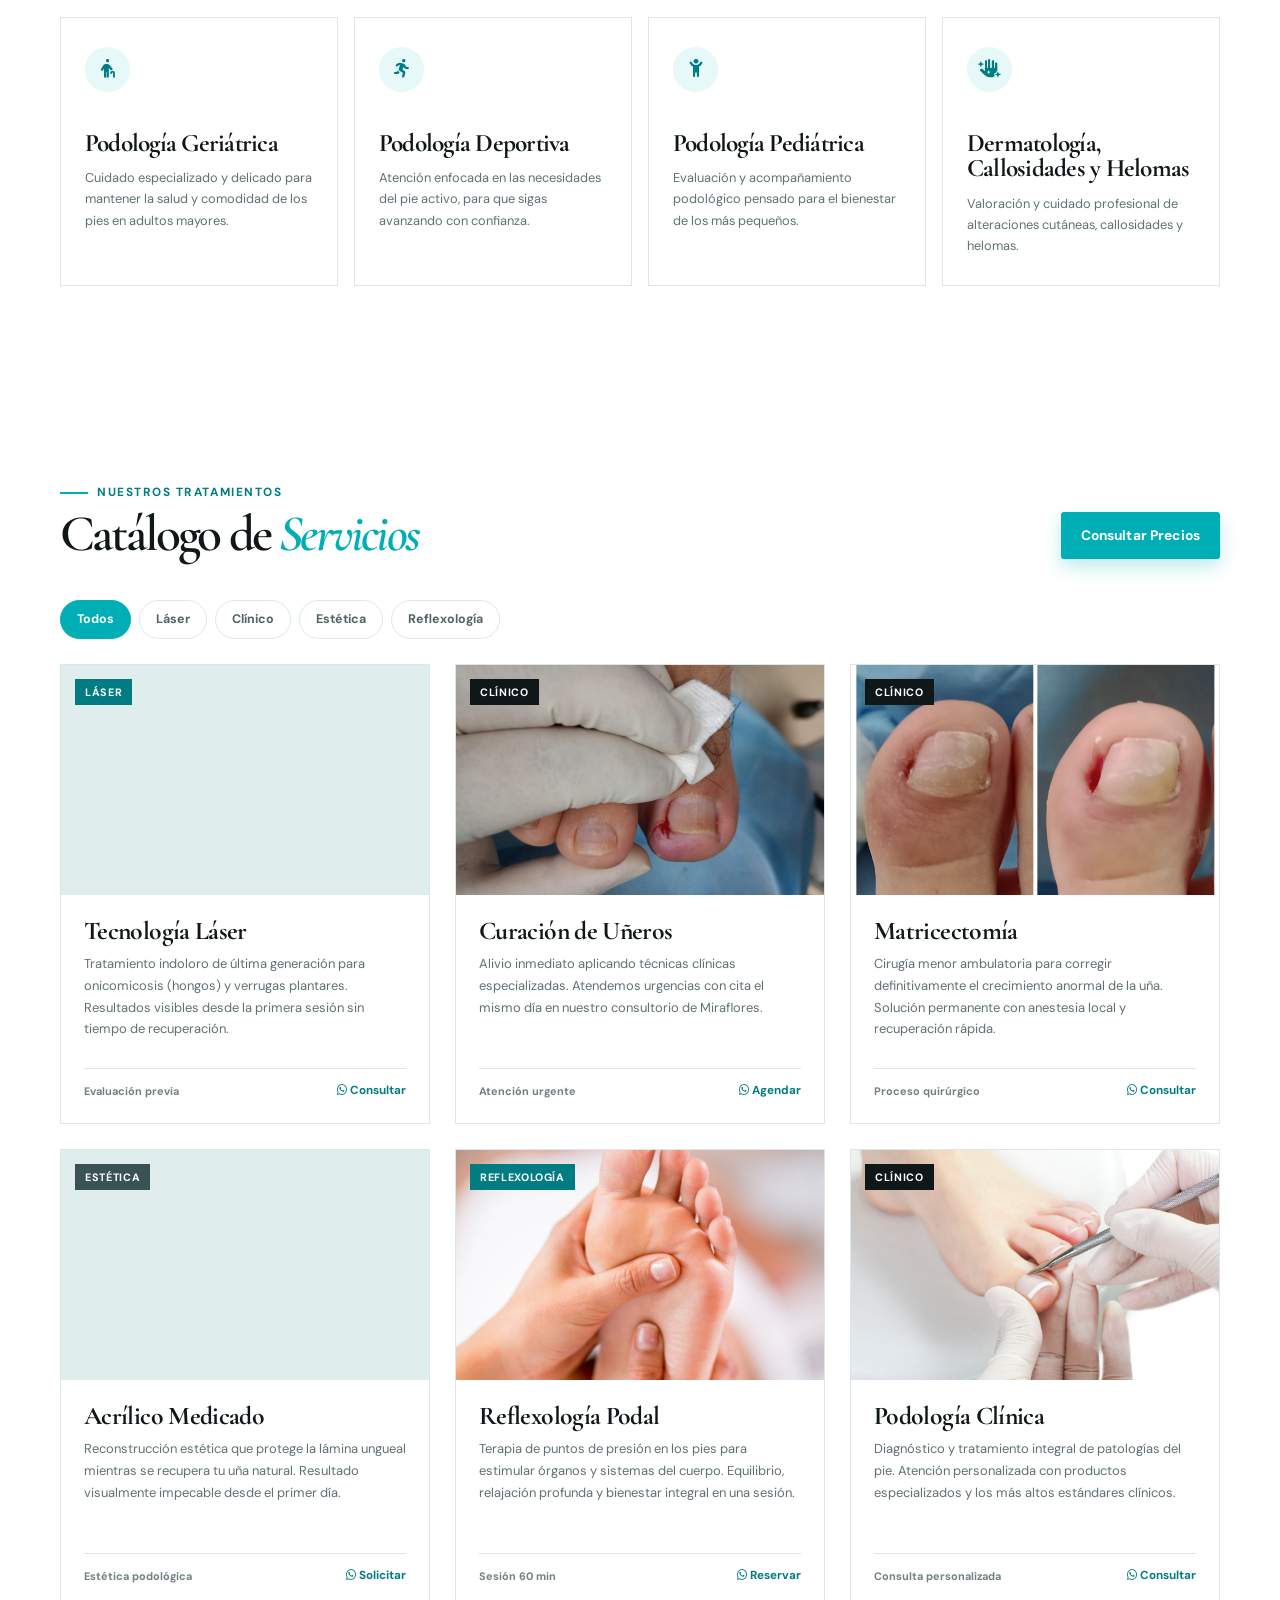
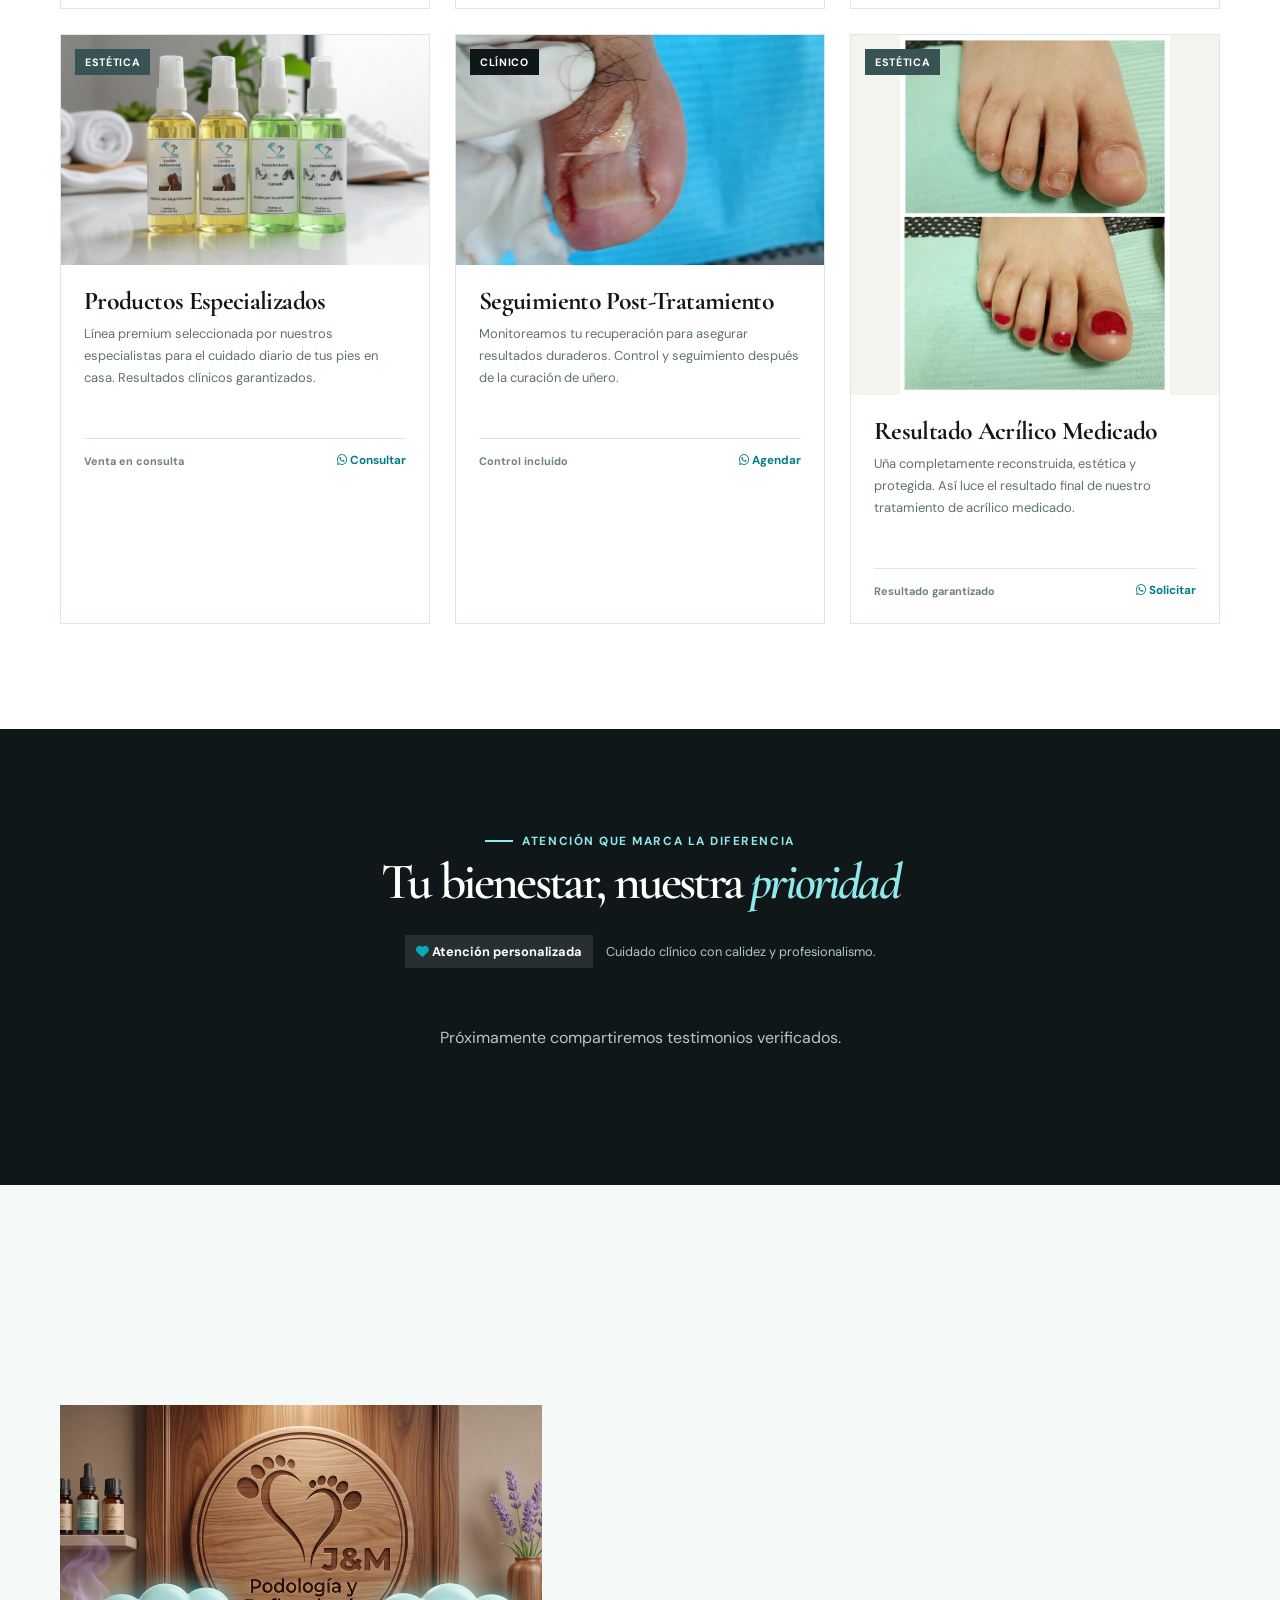
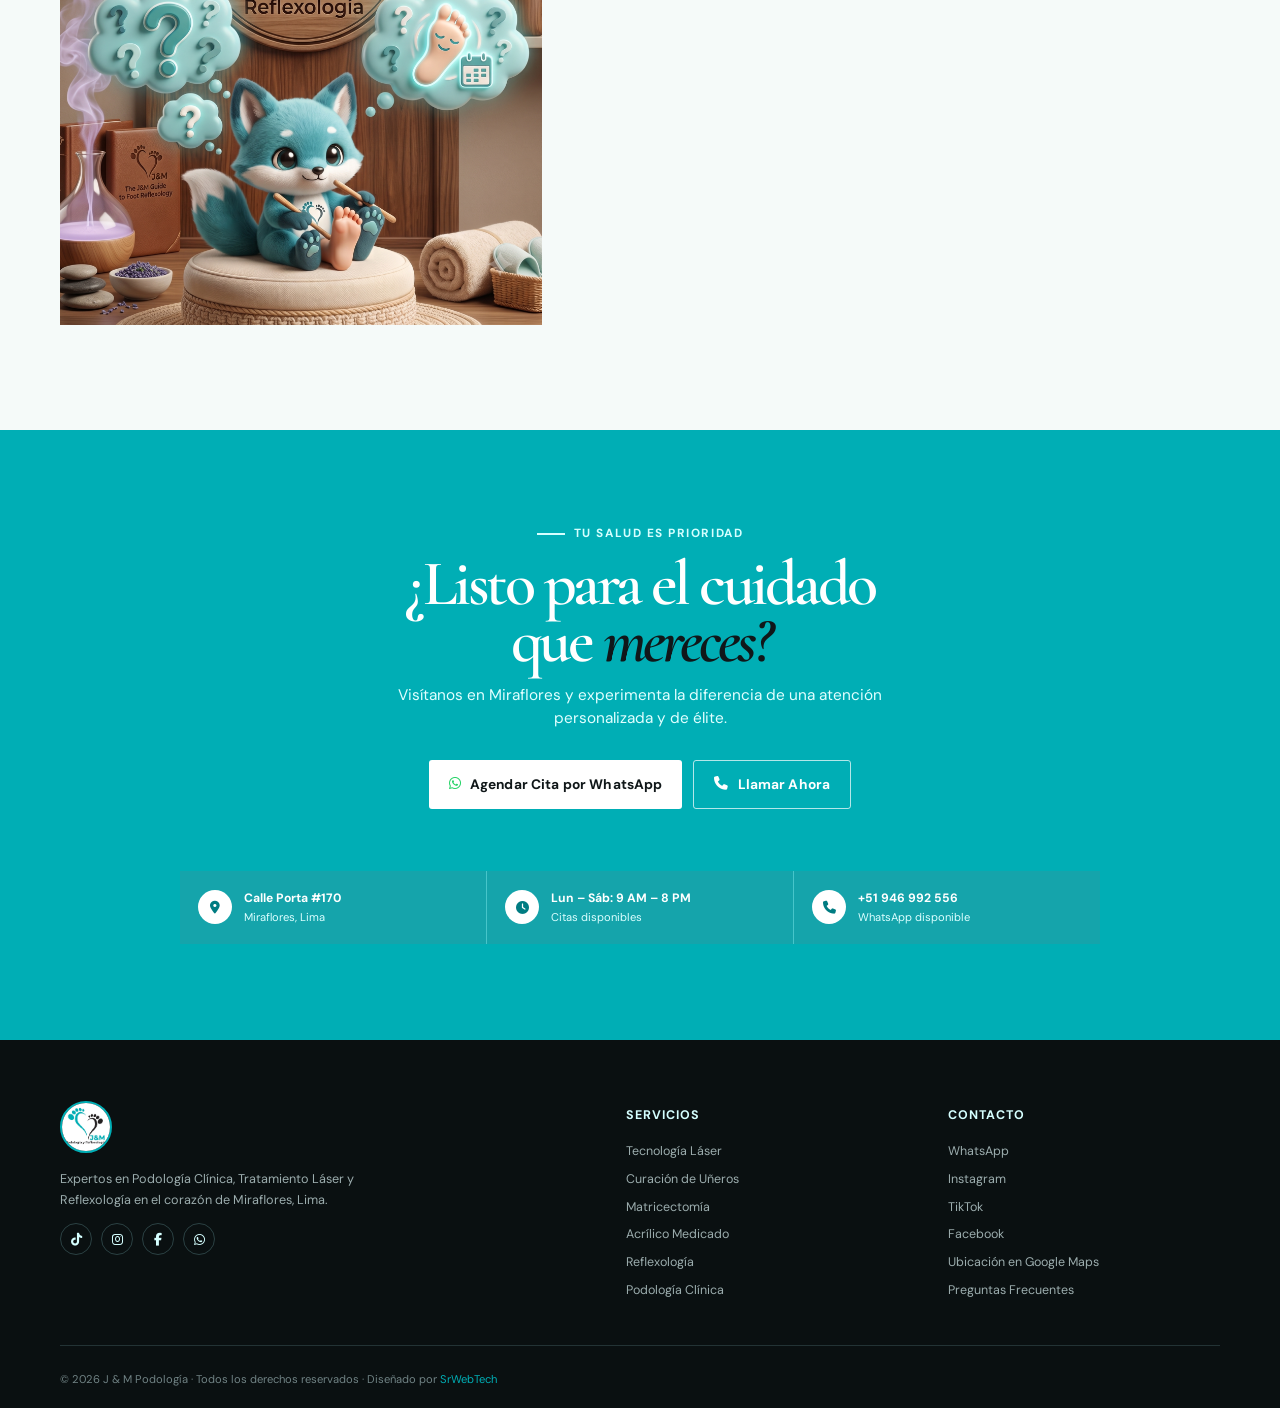
==== commit 0f426659: "ok" ====
--- a/index.html
+++ b/index.html
@@ -3,9 +3,124 @@
 <head>
     <meta charset="UTF-8">
     <meta name="viewport" content="width=device-width, initial-scale=1.0">
-    <meta name="description" content="J &amp; M Podología en Miraflores: tratamientos clínicos para pies con tecnología láser, reflexología y cuidado podal personalizado.">
-<meta name="google-site-verification" content="Zz0m603058GQvtV8gM0AXaxc-PIveDFU4jrvLz7Acy4" /><title>J & M Podología | Podología Profesional en Miraflores</title>
-    <link rel="icon" href="Perfil.jpeg">
+    <meta name="description" content="J&amp;M Podología en Miraflores, Lima. Podología clínica, tratamiento de uñeros, matricectomía, tecnología láser, reflexología y cuidado podal personalizado.">
+    <meta name="robots" content="index, follow">
+    <meta name="google-site-verification" content="Zz0m603058GQvtV8gM0AXaxc-PIveDFU4jrvLz7Acy4">
+    <title>J&amp;M Podología en Miraflores | Podología Clínica y Láser</title>
+    <link rel="canonical" href="https://jympodologia.vercel.app/">
+    <link rel="icon" href="/favicon.png" type="image/png">
+    <link rel="shortcut icon" href="/favicon.png" type="image/png">
+    <link rel="apple-touch-icon" href="/Perfil.jpeg">
+
+    <meta property="og:locale" content="es_PE">
+    <meta property="og:type" content="website">
+    <meta property="og:site_name" content="J&amp;M Podología">
+    <meta property="og:title" content="J&amp;M Podología en Miraflores | Podología Clínica y Láser">
+    <meta property="og:description" content="Atención podológica profesional en Miraflores, Lima: podología clínica, uñeros, matricectomía, láser y reflexología.">
+    <meta property="og:url" content="https://jympodologia.vercel.app/">
+    <meta property="og:image" content="https://jympodologia.vercel.app/Perfil.jpeg">
+    <meta property="og:image:alt" content="J&amp;M Podología en Miraflores, Lima">
+
+    <meta name="twitter:card" content="summary_large_image">
+    <meta name="twitter:title" content="J&amp;M Podología en Miraflores | Podología Clínica y Láser">
+    <meta name="twitter:description" content="Atención podológica profesional en Miraflores, Lima.">
+    <meta name="twitter:image" content="https://jympodologia.vercel.app/Perfil.jpeg">
+
+    <script type="application/ld+json">
+    {
+      "@context": "https://schema.org",
+      "@type": "LocalBusiness",
+      "@id": "https://jympodologia.vercel.app/#business",
+      "name": "J&M Podología",
+      "alternateName": "J & M Podología",
+      "description": "J&M Podología ofrece atención de podología clínica, tecnología láser, tratamiento de uñeros, matricectomía y reflexología en Miraflores, Lima.",
+      "url": "https://jympodologia.vercel.app/",
+      "logo": "https://jympodologia.vercel.app/Perfil.jpeg",
+      "image": [
+        "https://jympodologia.vercel.app/Perfil.jpeg",
+        "https://jympodologia.vercel.app/Local.jpeg"
+      ],
+      "telephone": "+51946992556",
+      "priceRange": "$$",
+      "address": {
+        "@type": "PostalAddress",
+        "streetAddress": "Calle Porta 170",
+        "addressLocality": "Miraflores",
+        "addressRegion": "Lima",
+        "addressCountry": "PE"
+      },
+      "geo": {
+        "@type": "GeoCoordinates",
+        "latitude": -12.1236623,
+        "longitude": -77.0316396
+      },
+      "hasMap": "https://www.google.com/maps/search/?api=1&query=-12.1236623,-77.0316396",
+      "areaServed": {
+        "@type": "AdministrativeArea",
+        "name": "Miraflores, Lima"
+      },
+      "openingHoursSpecification": {
+        "@type": "OpeningHoursSpecification",
+        "dayOfWeek": [
+          "Monday",
+          "Tuesday",
+          "Wednesday",
+          "Thursday",
+          "Friday",
+          "Saturday"
+        ],
+        "opens": "09:00",
+        "closes": "20:00"
+      },
+      "hasOfferCatalog": {
+        "@type": "OfferCatalog",
+        "name": "Servicios de podología",
+        "itemListElement": [
+          {
+            "@type": "Offer",
+            "itemOffered": {
+              "@type": "Service",
+              "name": "Podología clínica"
+            }
+          },
+          {
+            "@type": "Offer",
+            "itemOffered": {
+              "@type": "Service",
+              "name": "Tratamiento de uñeros"
+            }
+          },
+          {
+            "@type": "Offer",
+            "itemOffered": {
+              "@type": "Service",
+              "name": "Matricectomía"
+            }
+          },
+          {
+            "@type": "Offer",
+            "itemOffered": {
+              "@type": "Service",
+              "name": "Tecnología láser"
+            }
+          },
+          {
+            "@type": "Offer",
+            "itemOffered": {
+              "@type": "Service",
+              "name": "Reflexología podal"
+            }
+          }
+        ]
+      },
+      "sameAs": [
+        "https://www.instagram.com/jym.podologia.reflexologia/",
+        "https://www.facebook.com/JyM.podologia.reflexologia",
+        "https://www.tiktok.com/@jym.podologia"
+      ]
+    }
+    </script>
+
     <link href="https://fonts.googleapis.com/css2?family=Cormorant+Garamond:ital,wght@0,400;0,600;0,700;1,400;1,600&family=DM+Sans:wght@300;400;500;700&display=swap" rel="stylesheet">
     <link rel="stylesheet" href="https://cdnjs.cloudflare.com/ajax/libs/font-awesome/6.5.0/css/all.min.css">
 
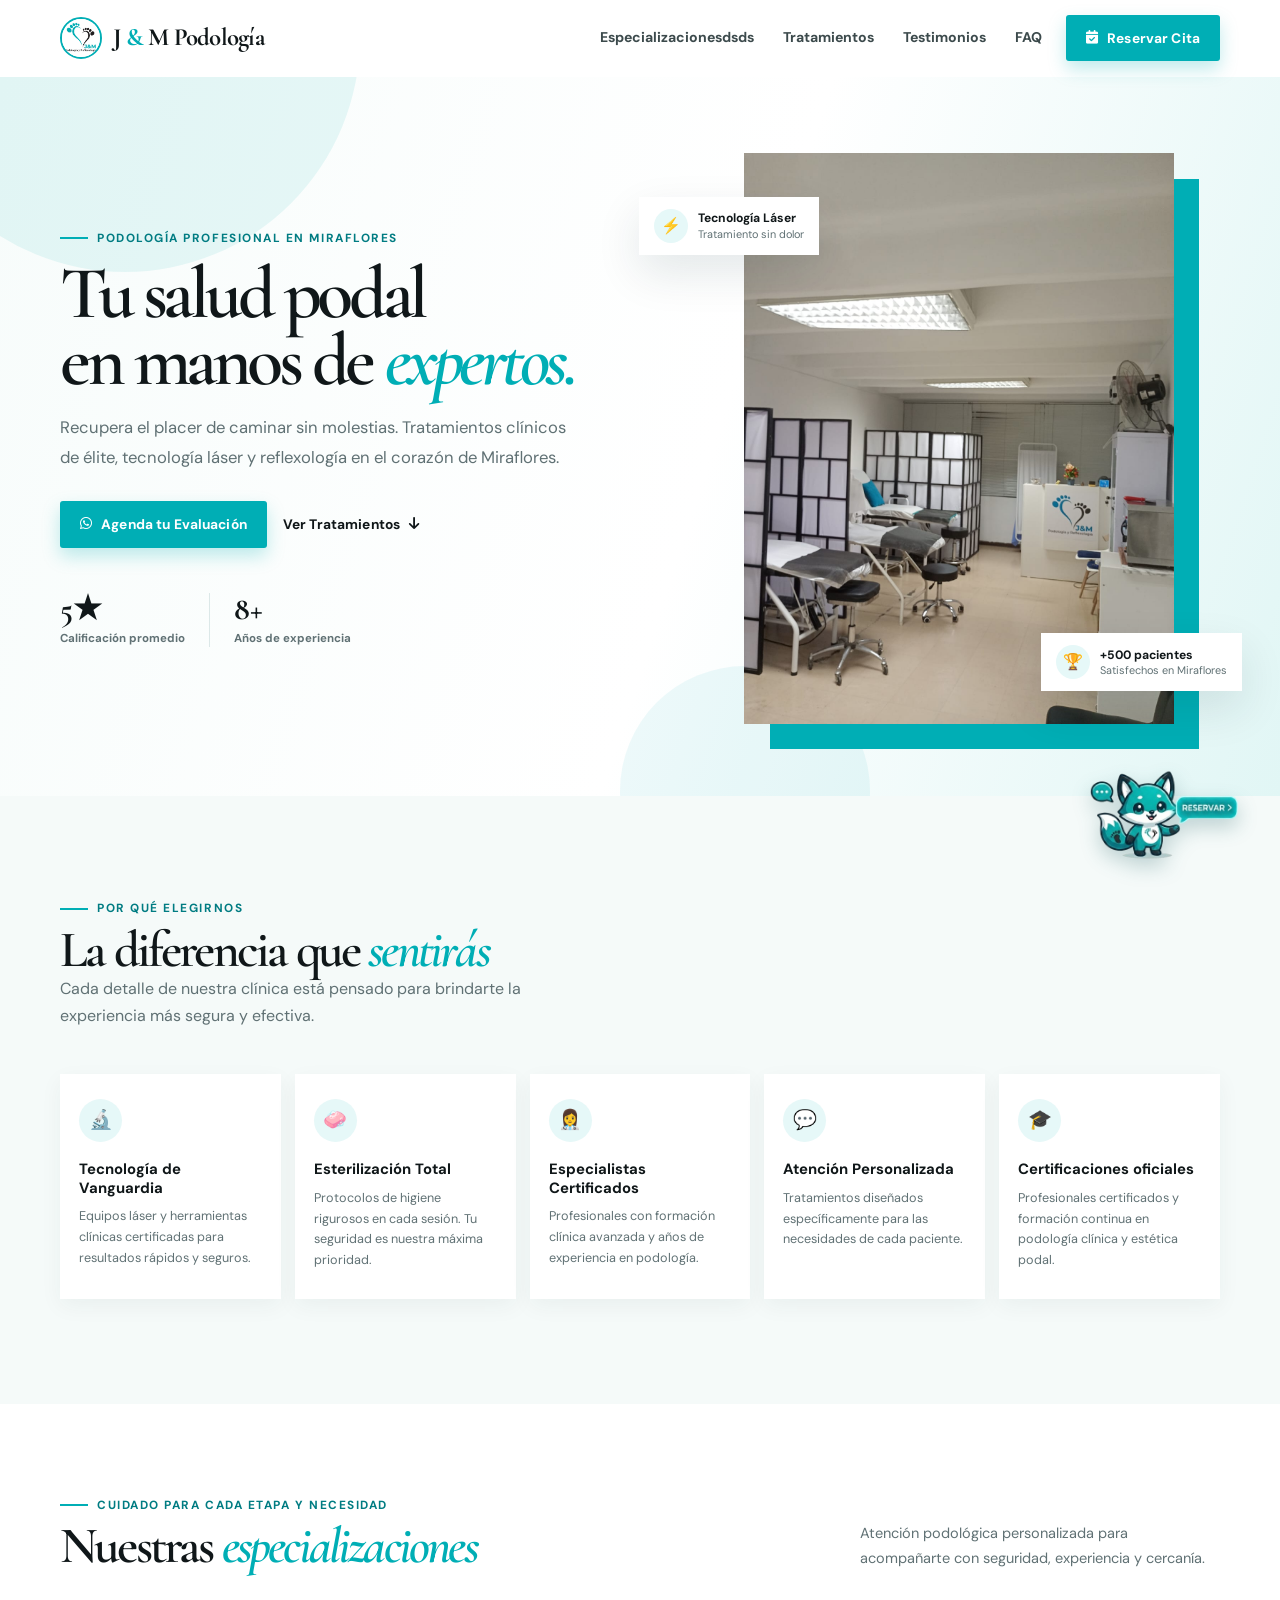
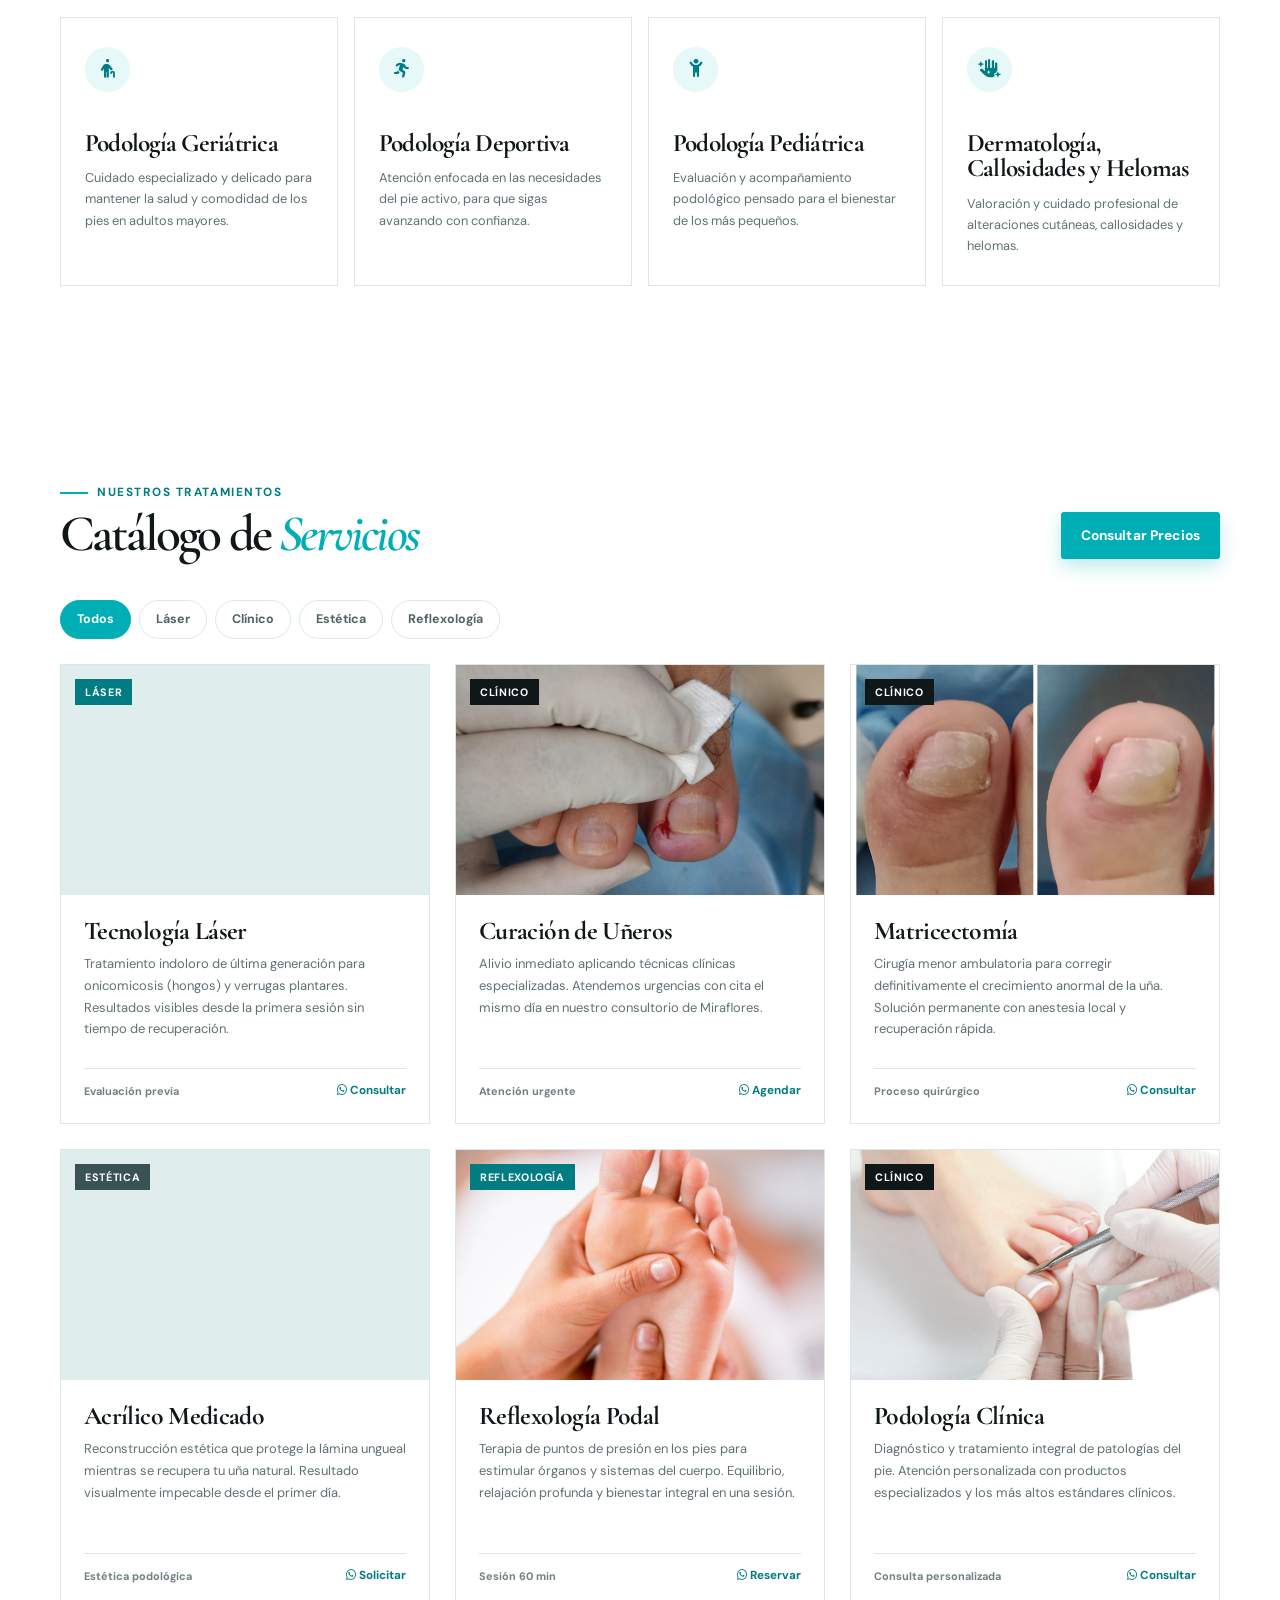
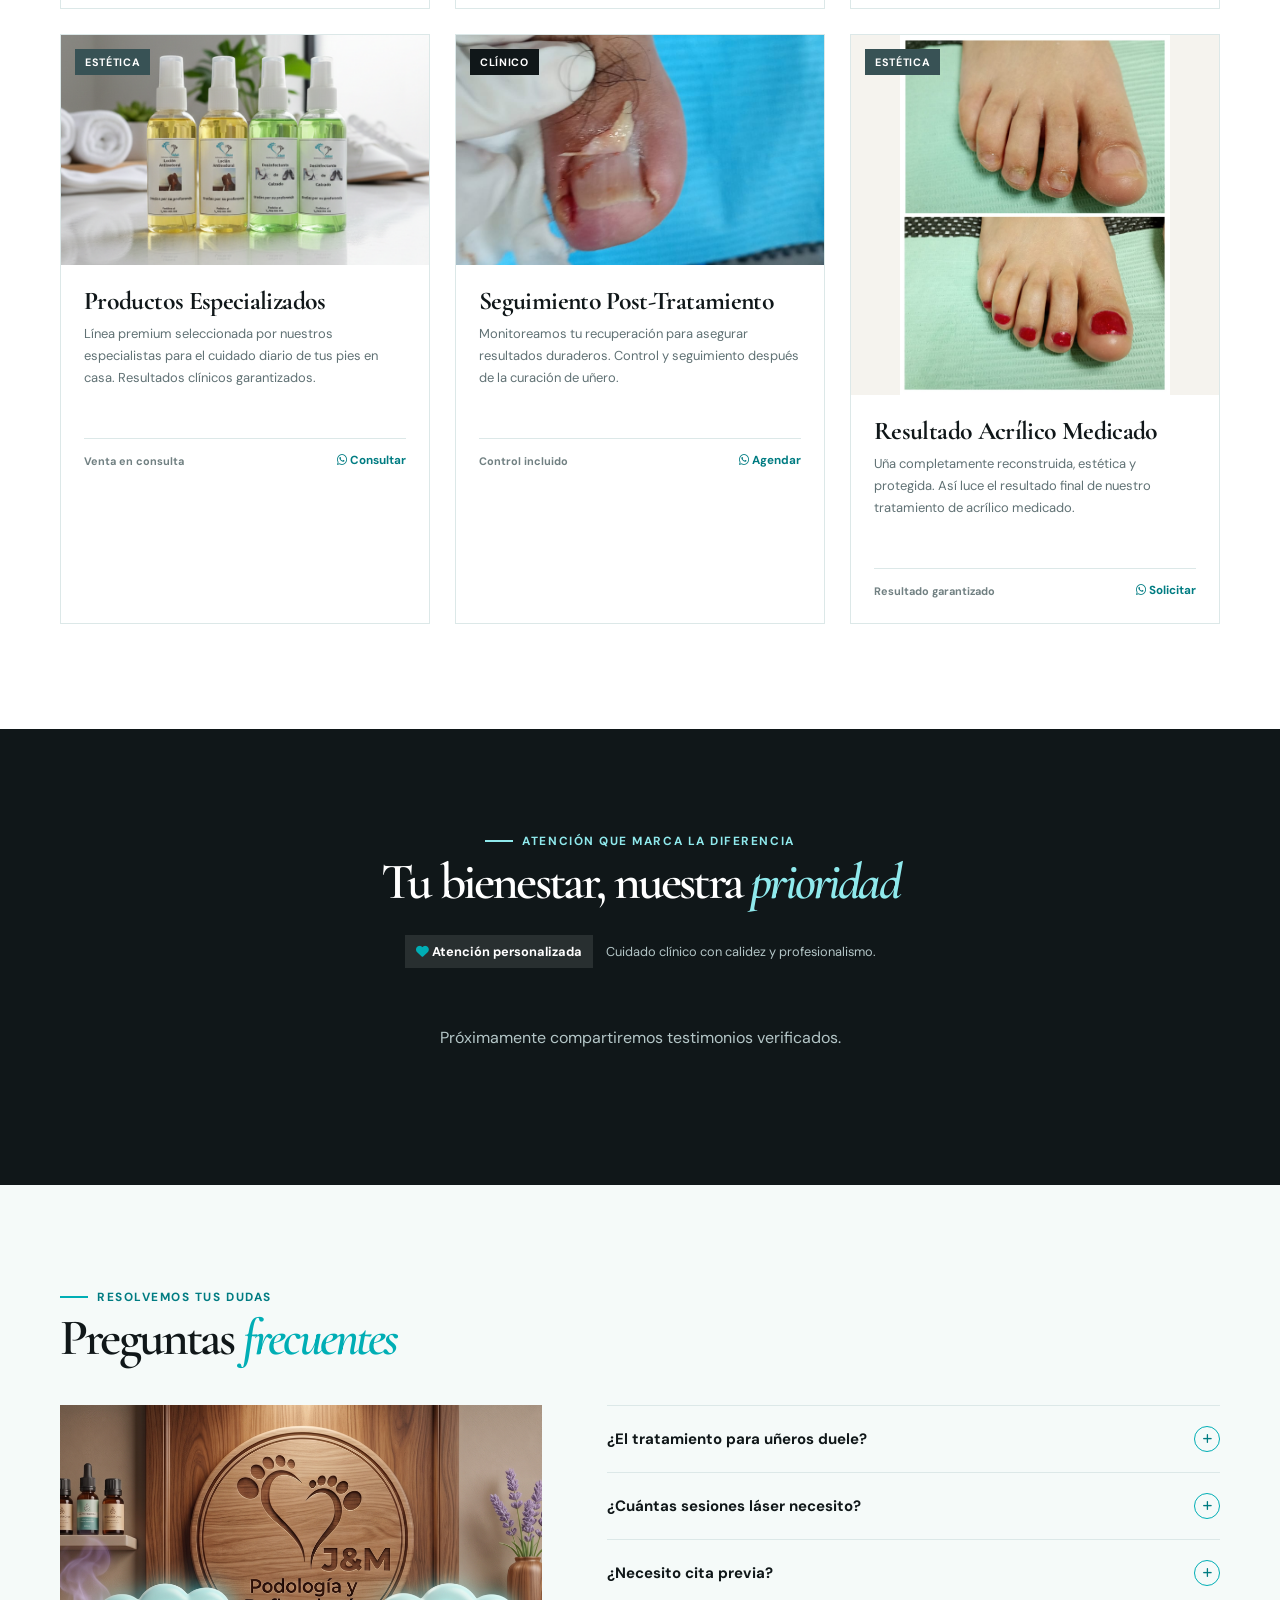
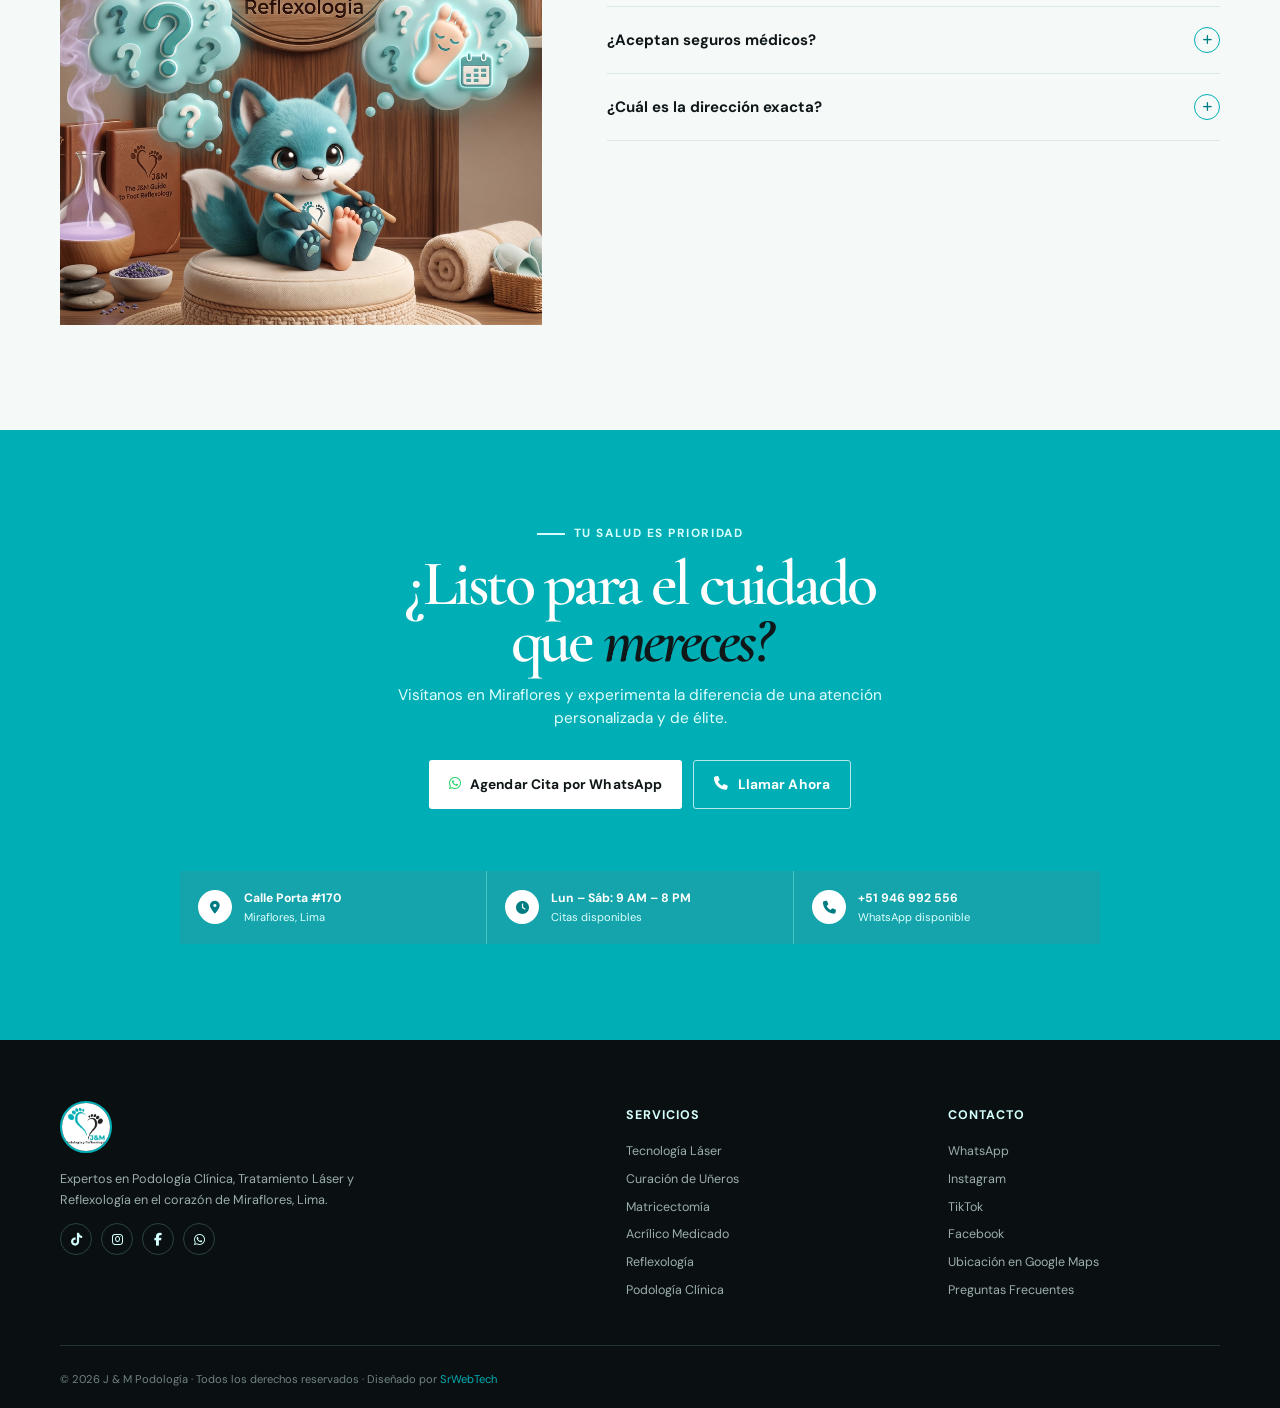
==== commit 800d15f6: "dsvs" ====
--- a/index.html
+++ b/index.html
@@ -141,7 +141,7 @@
             <span>J <b>&amp;</b> M Podología</span>
         </a>
         <nav class="nav-links">
-            <a href="#especializaciones">Especializaciones</a>
+            <a href="#especializaciones">Especializacionesdsds</a>
             <a href="#servicios">Tratamientos</a>
             <a href="#testimonios">Testimonios</a>
             <a href="#faq">FAQ</a>
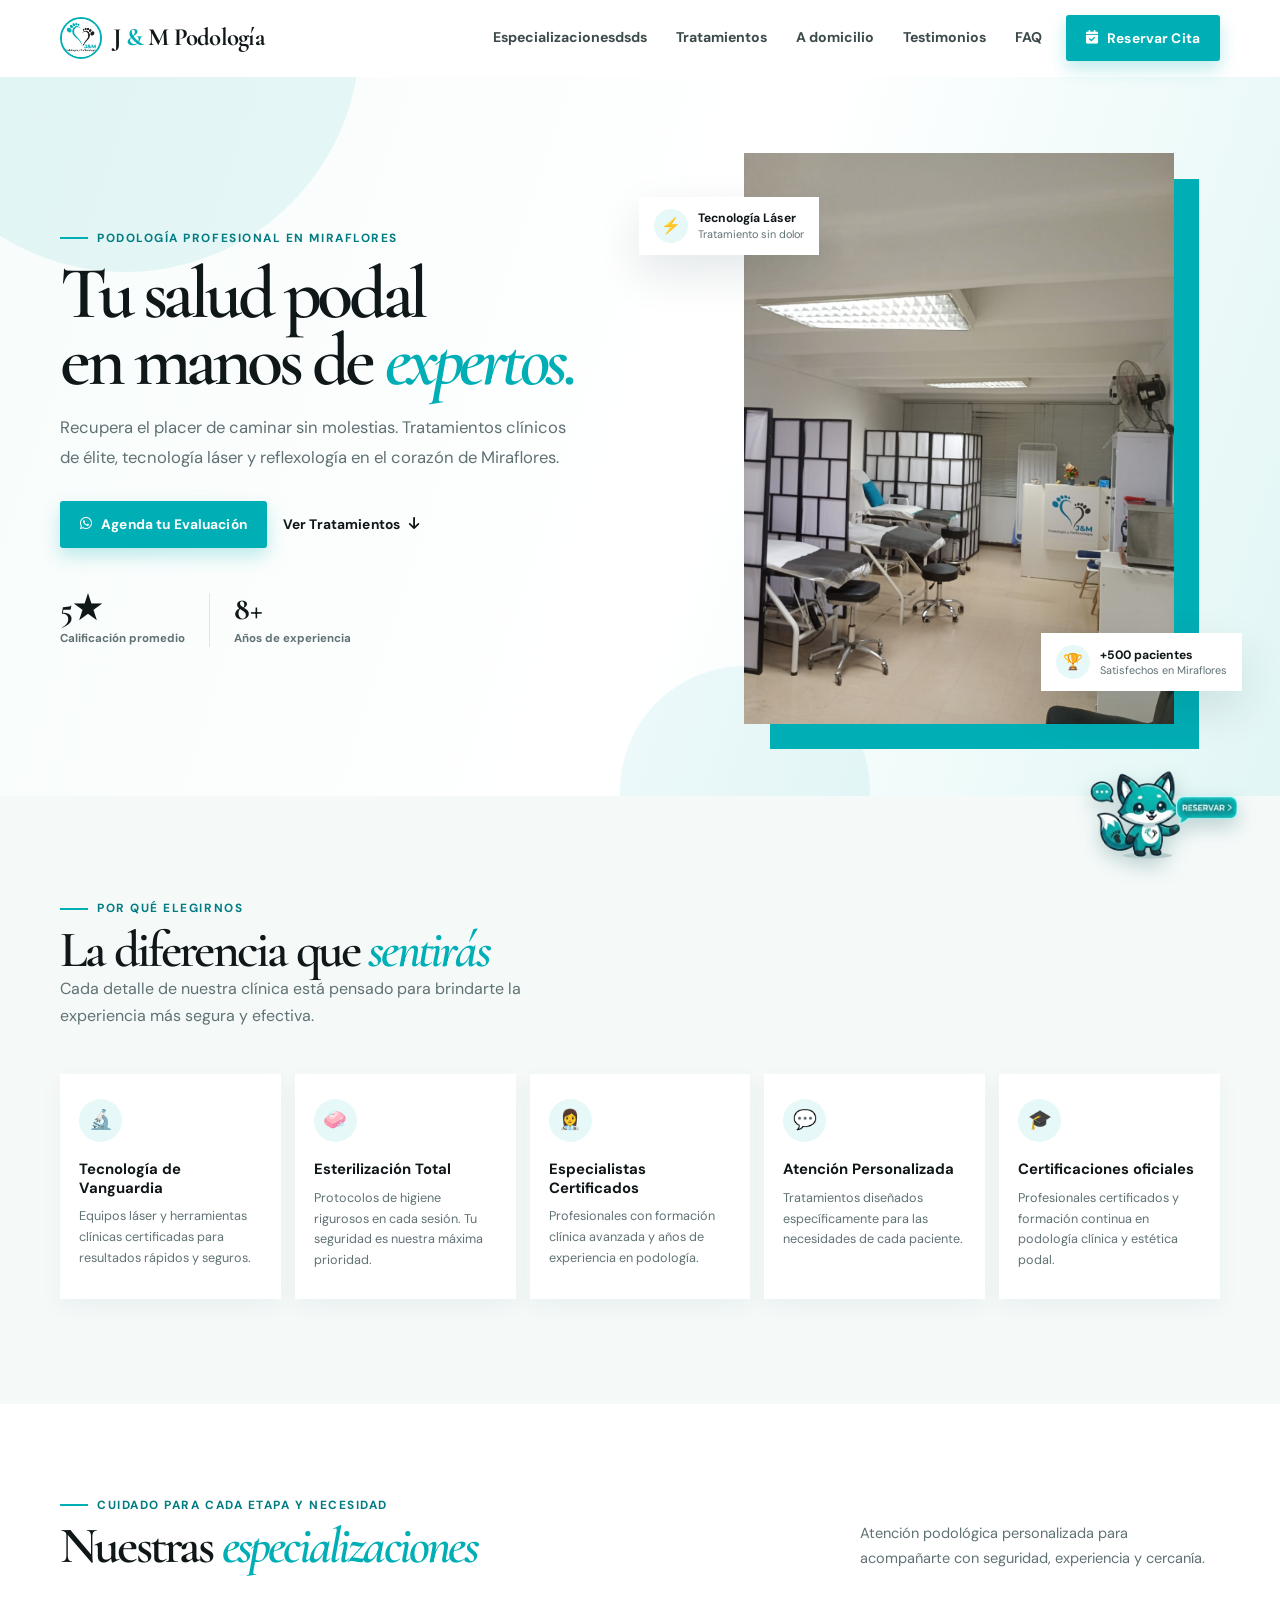
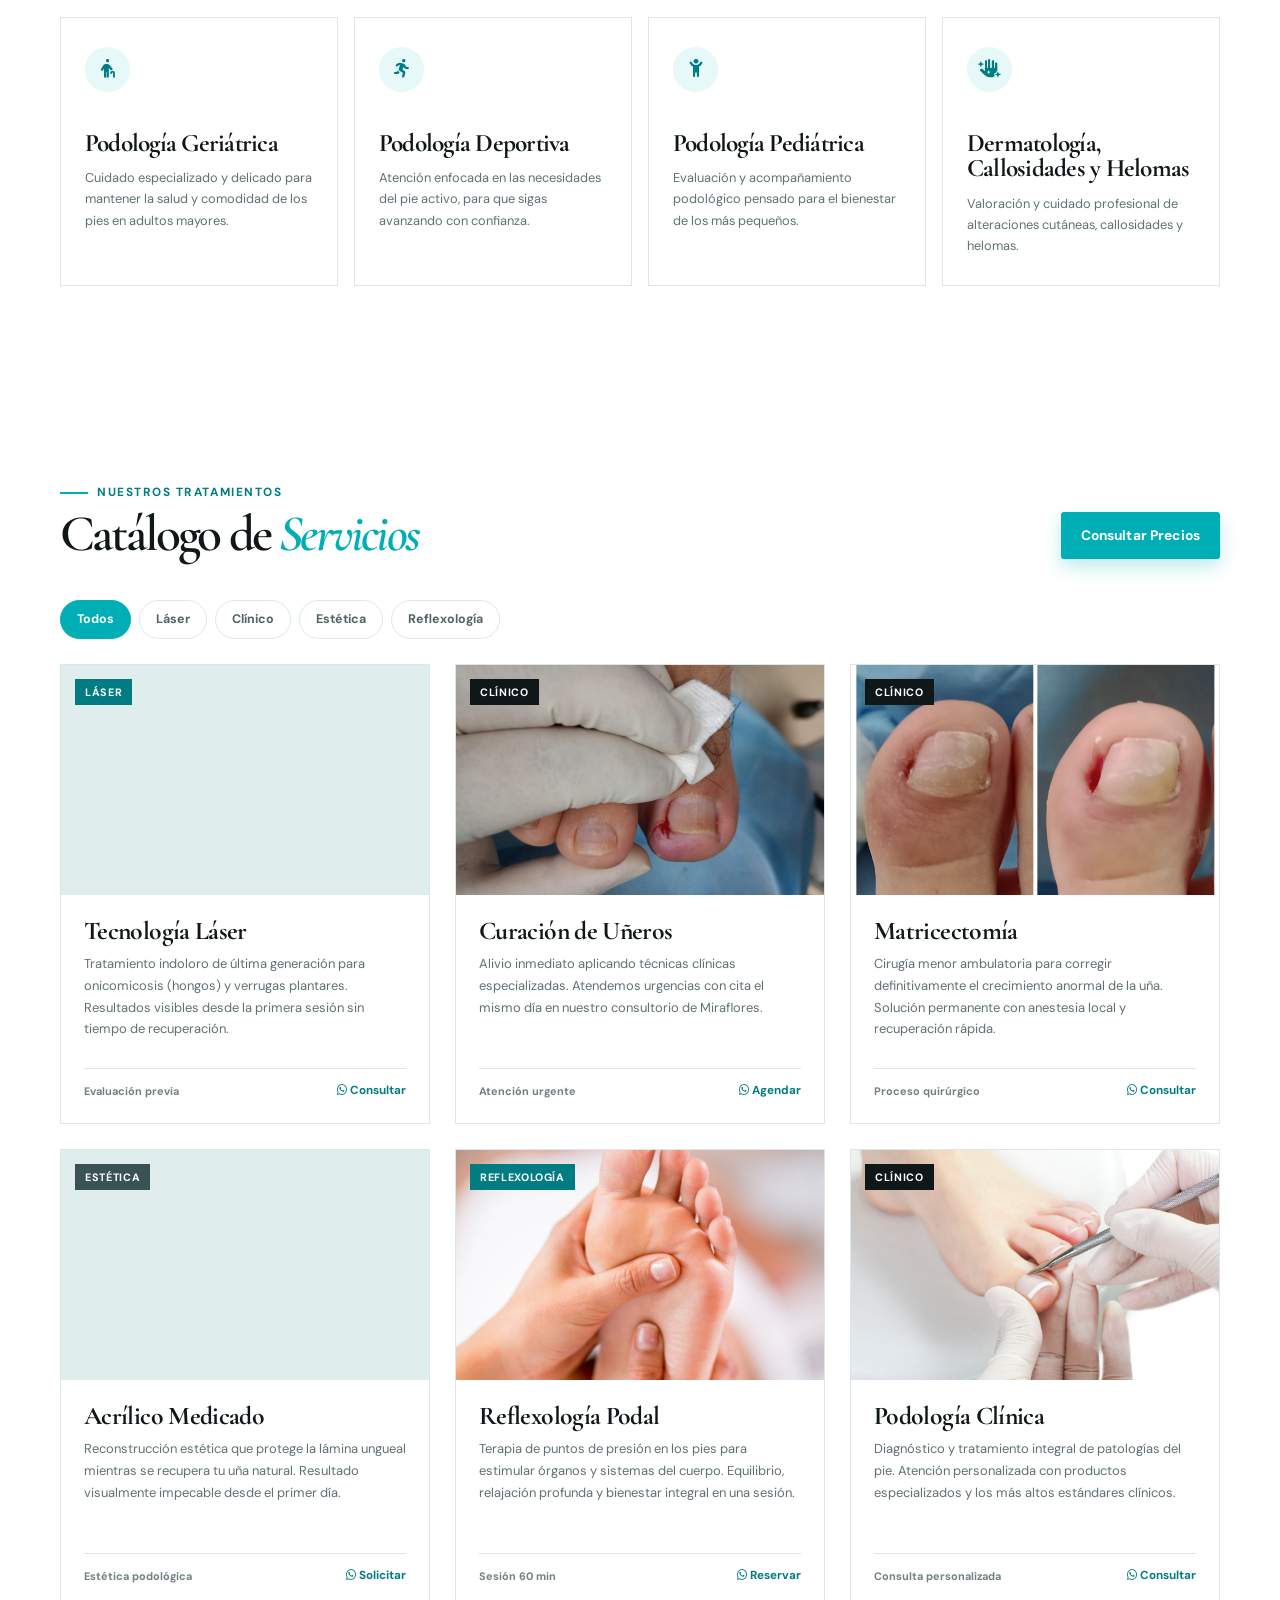
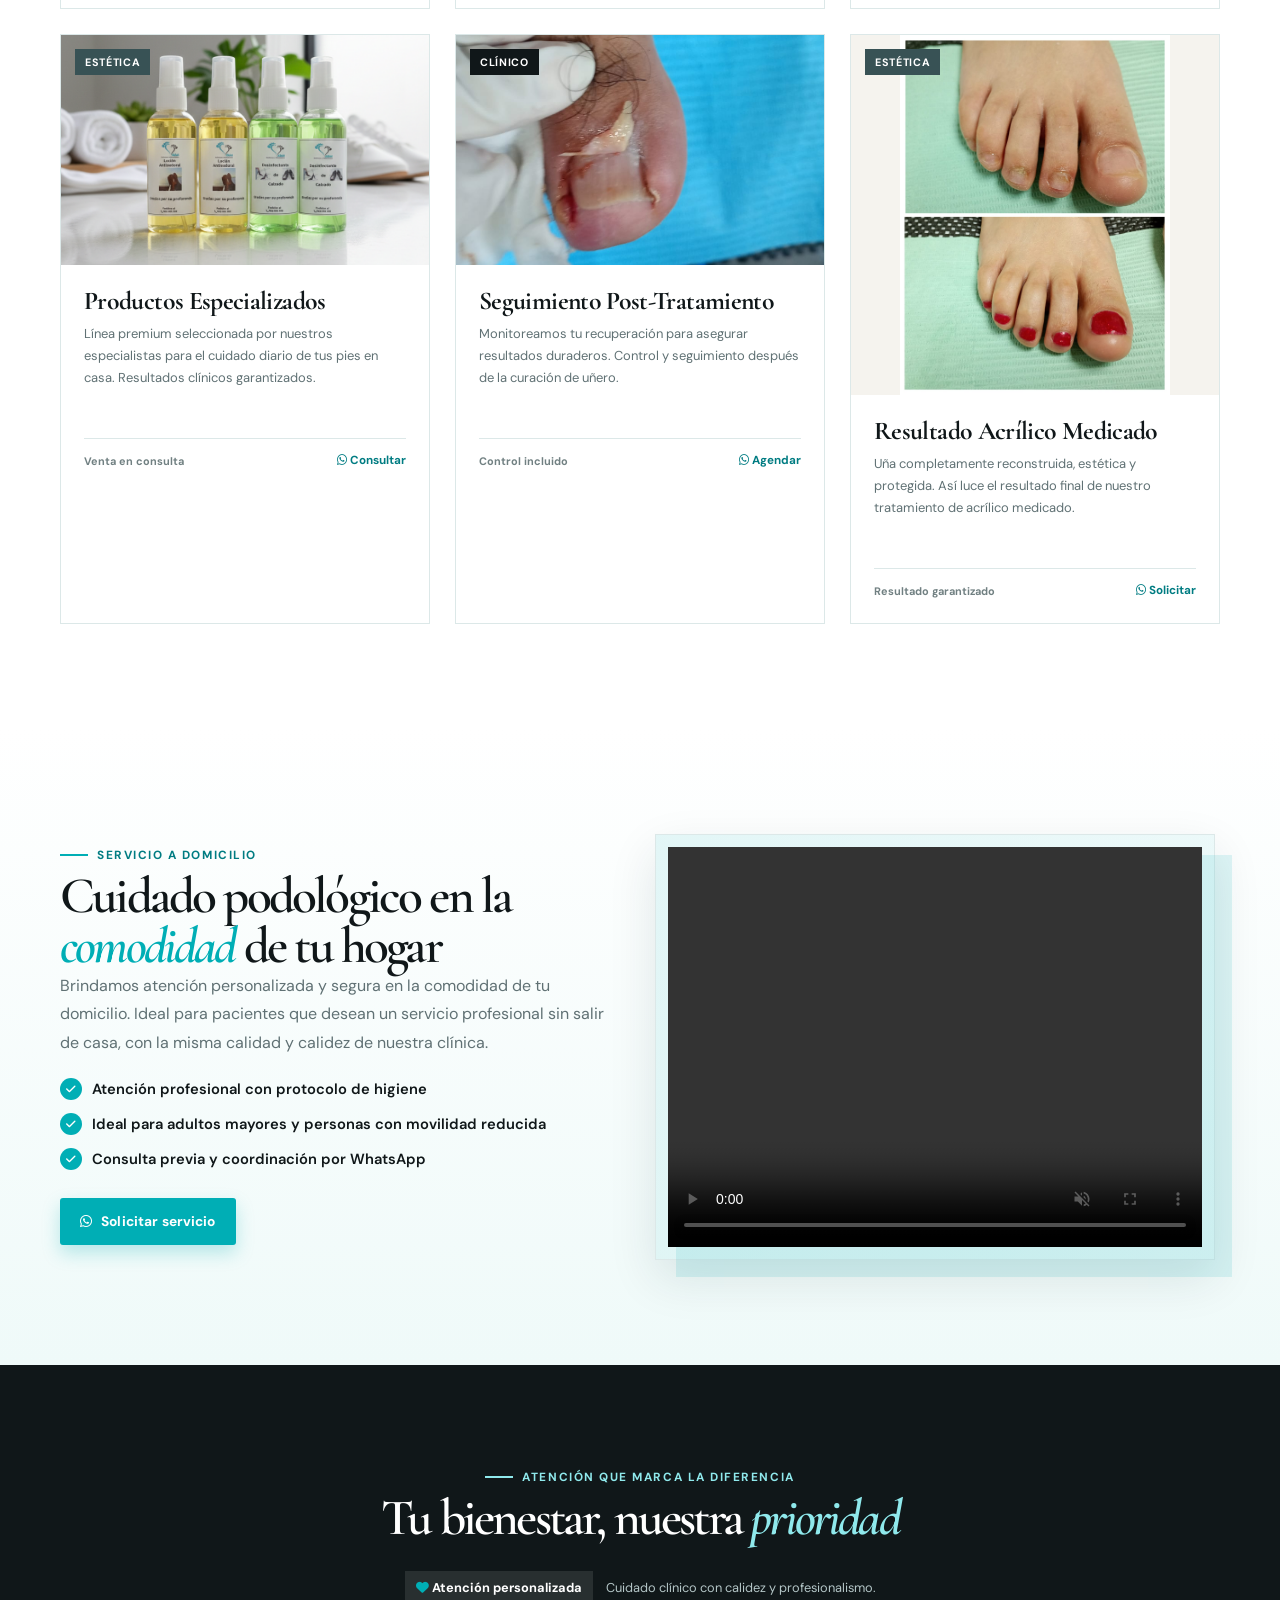
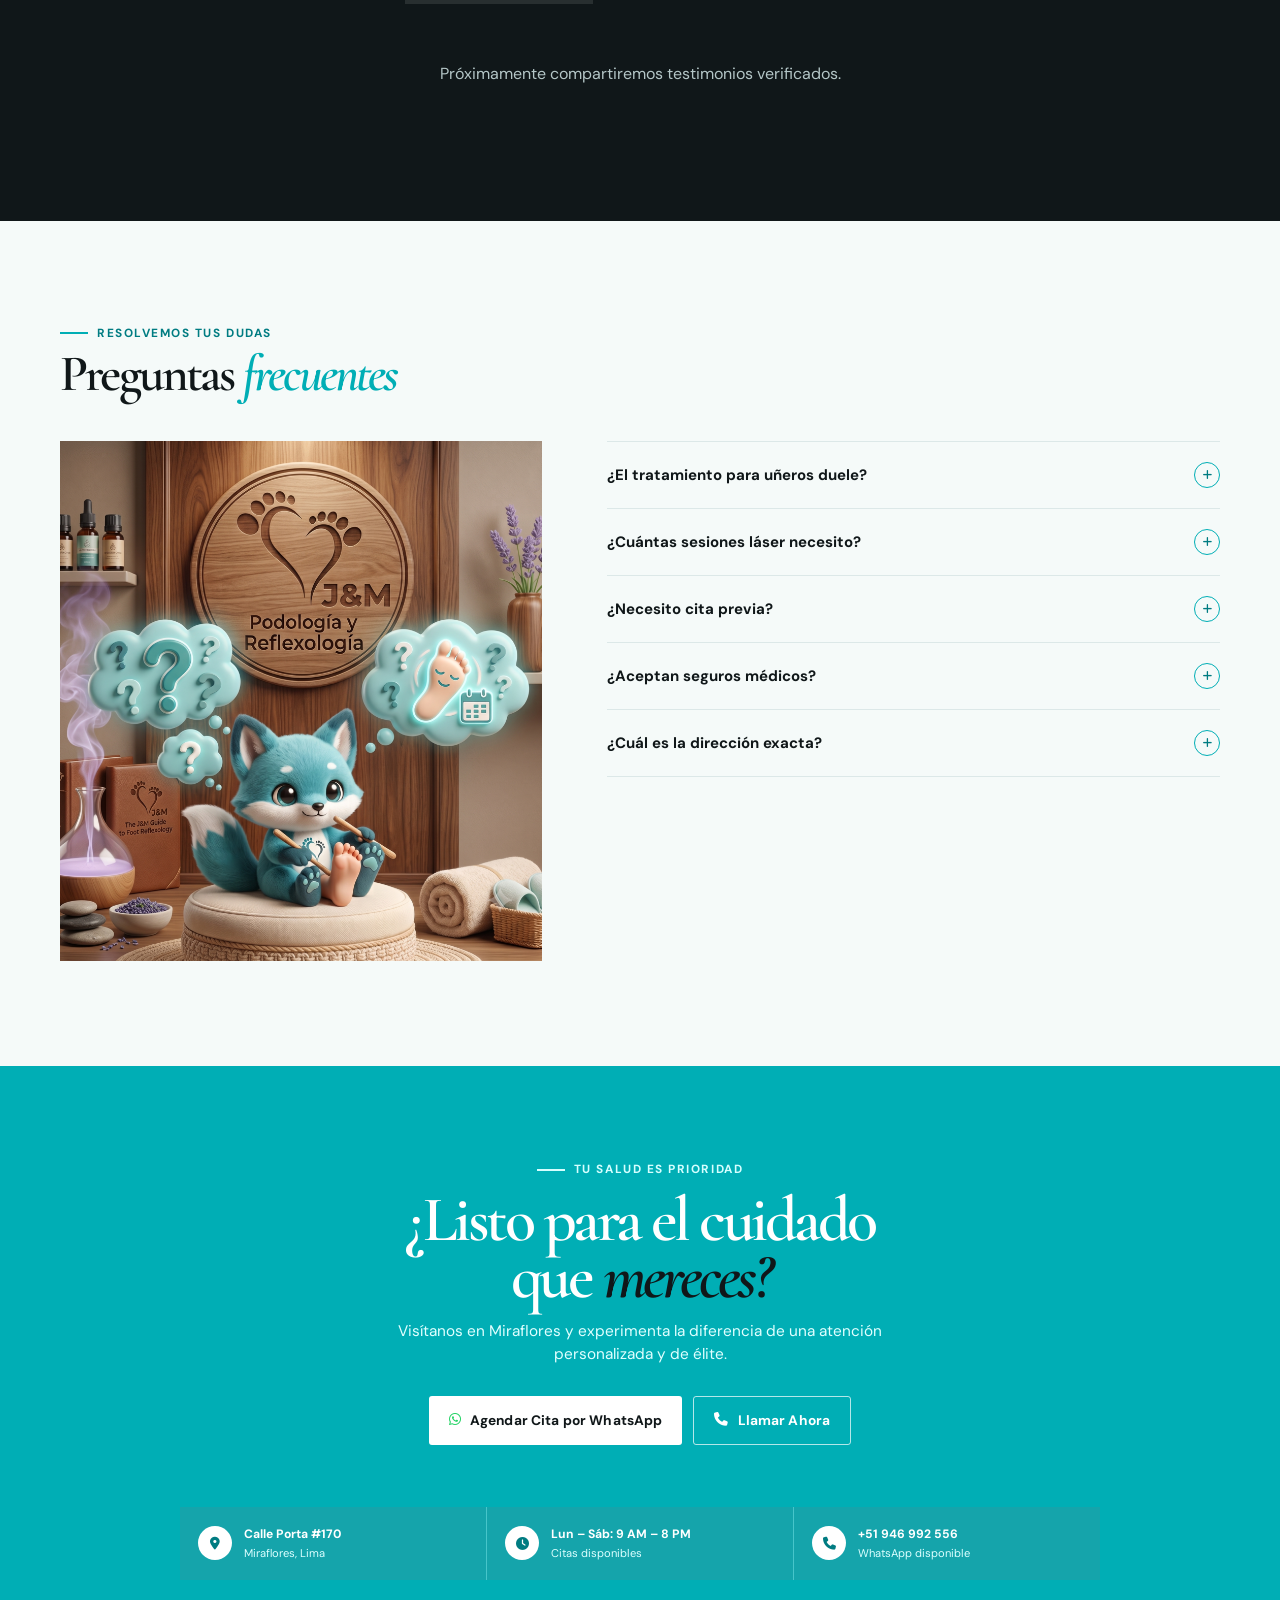
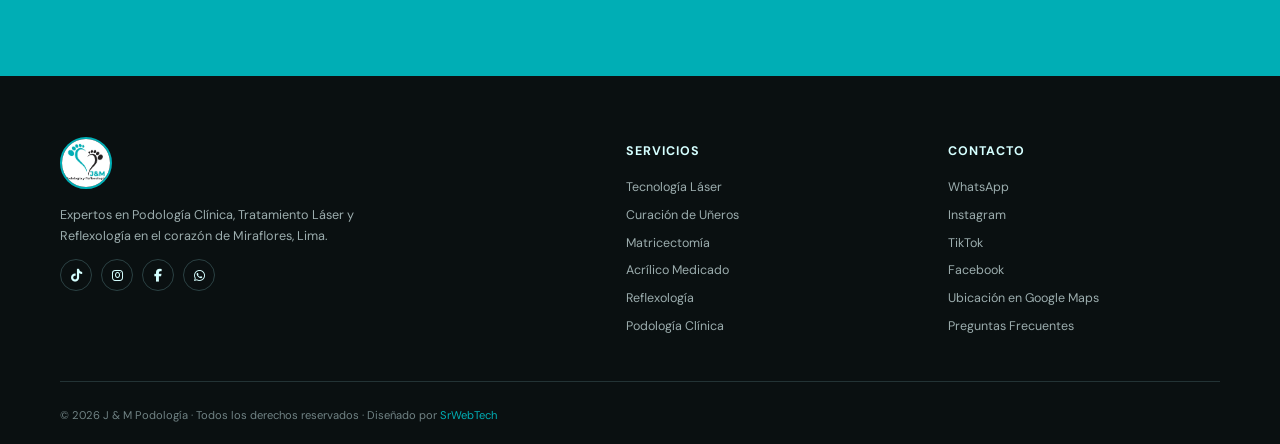
==== commit d150a83f: "ok" ====
--- a/index.html
+++ b/index.html
@@ -143,6 +143,7 @@
         <nav class="nav-links">
             <a href="#especializaciones">Especializacionesdsds</a>
             <a href="#servicios">Tratamientos</a>
+            <a href="#adomicilio">A domicilio</a>
             <a href="#testimonios">Testimonios</a>
             <a href="#faq">FAQ</a>
         </nav>
@@ -160,6 +161,7 @@
     <button id="menuClose" style="position:absolute; top:24px; right:24px; background:none; border:none; font-size:1.6rem; cursor:pointer; color:var(--ink);"><i class="fas fa-times"></i></button>
     <a href="#especializaciones" class="mobile-nav-link" onclick="closeMobileMenu()">Especializaciones</a>
     <a href="#servicios" class="mobile-nav-link" onclick="closeMobileMenu()">Tratamientos</a>
+    <a href="#adomicilio" class="mobile-nav-link" onclick="closeMobileMenu()">A domicilio</a>
     <a href="#testimonios" class="mobile-nav-link" onclick="closeMobileMenu()">Testimonios</a>
     <a href="#faq" class="mobile-nav-link" onclick="closeMobileMenu()">Preguntas Frecuentes</a>
     <a href="https://api.whatsapp.com/send/?phone=51946992556&amp;text=Hola%2C+quiero+agendar+una+cita.&amp;type=phone_number&amp;app_absent=0" target="_blank" class="btn-primary" onclick="closeMobileMenu()" style="margin-top:8px;">
@@ -494,6 +496,36 @@
     </div>
 </section>
 
+<!-- A DOMICILIO -->
+<section id="adomicilio" class="delivery-section">
+    <div class="container delivery-grid">
+        <div class="delivery-copy reveal">
+            <div class="section-label">Servicio a domicilio</div>
+            <h2 class="section-title">Cuidado podológico en la <em>comodidad</em> de tu hogar</h2>
+            <p>Brindamos atención personalizada y segura en la comodidad de tu domicilio. Ideal para pacientes que desean un servicio profesional sin salir de casa, con la misma calidad y calidez de nuestra clínica.</p>
+            <ul class="delivery-points">
+                <li><i class="fas fa-check"></i> Atención profesional con protocolo de higiene</li>
+                <li><i class="fas fa-check"></i> Ideal para adultos mayores y personas con movilidad reducida</li>
+                <li><i class="fas fa-check"></i> Consulta previa y coordinación por WhatsApp</li>
+            </ul>
+            <div class="delivery-actions">
+                <a href="https://api.whatsapp.com/send/?phone=51946992556&amp;text=Hola%2C+quiero+consultar+el+servicio+a+domicilio.&amp;type=phone_number&amp;app_absent=0" target="_blank" class="btn-primary">
+                    <i class="fab fa-whatsapp"></i> Solicitar servicio
+                </a>
+            </div>
+        </div>
+
+        <div class="delivery-media reveal reveal-delay-1">
+            <div class="video-frame">
+                <video autoplay muted loop playsinline controls>
+                    <source src="adomicilio.mp4" type="video/mp4">
+                    Tu navegador no soporta video HTML5.
+                </video>
+            </div>
+        </div>
+    </div>
+</section>
+
 <!-- TESTIMONIALS -->
 <section id="testimonios" class="testimonials-section">
     <div class="container">
--- a/styles.css
+++ b/styles.css
@@ -179,6 +179,18 @@
 .service-cta:hover { color: var(--ink); }
 .catalog-empty { display: none; grid-column: 1 / -1; padding: 38px; color: var(--muted); text-align: center; border: 1px dashed var(--line); }
 .service-card.is-hidden { display: none; }
+
+.delivery-section { background: linear-gradient(180deg, #ffffff 0%, #effaf9 100%); }
+.delivery-grid { display: grid; grid-template-columns: .98fr 1.02fr; align-items: center; gap: 44px; }
+.delivery-copy p { color: var(--muted); font-size: 1rem; line-height: 1.8; margin-bottom: 20px; }
+.delivery-points { list-style: none; padding: 0; margin: 0 0 28px; display: grid; gap: 13px; color: var(--ink); font-size: .92rem; font-weight: 600; }
+.delivery-points li { display: flex; align-items: center; gap: 10px; }
+.delivery-points i { display: grid; place-items: center; width: 22px; height: 22px; color: white; background: var(--teal); border-radius: 50%; font-size: .68rem; }
+.delivery-actions { display: flex; flex-wrap: wrap; gap: 12px; }
+.delivery-media { display: flex; justify-content: center; }
+.video-frame { position: relative; width: min(100%, 560px); padding: 12px; background: linear-gradient(135deg, rgba(0,174,181,.1), rgba(0,174,181,.04)); border: 1px solid var(--line); box-shadow: var(--shadow); }
+.video-frame::before { content: ''; position: absolute; inset: 20px -18px -18px 20px; background: rgba(0, 174, 181, .12); z-index: 0; }
+.video-frame video { position: relative; z-index: 1; width: 100%; min-height: 400px; object-fit: cover; background: #0f1f22; }
 
 .testimonials-section { background: var(--ink); color: white; }
 .testimonials-section .section-label { color: #8fe9ec; justify-content: center; }
